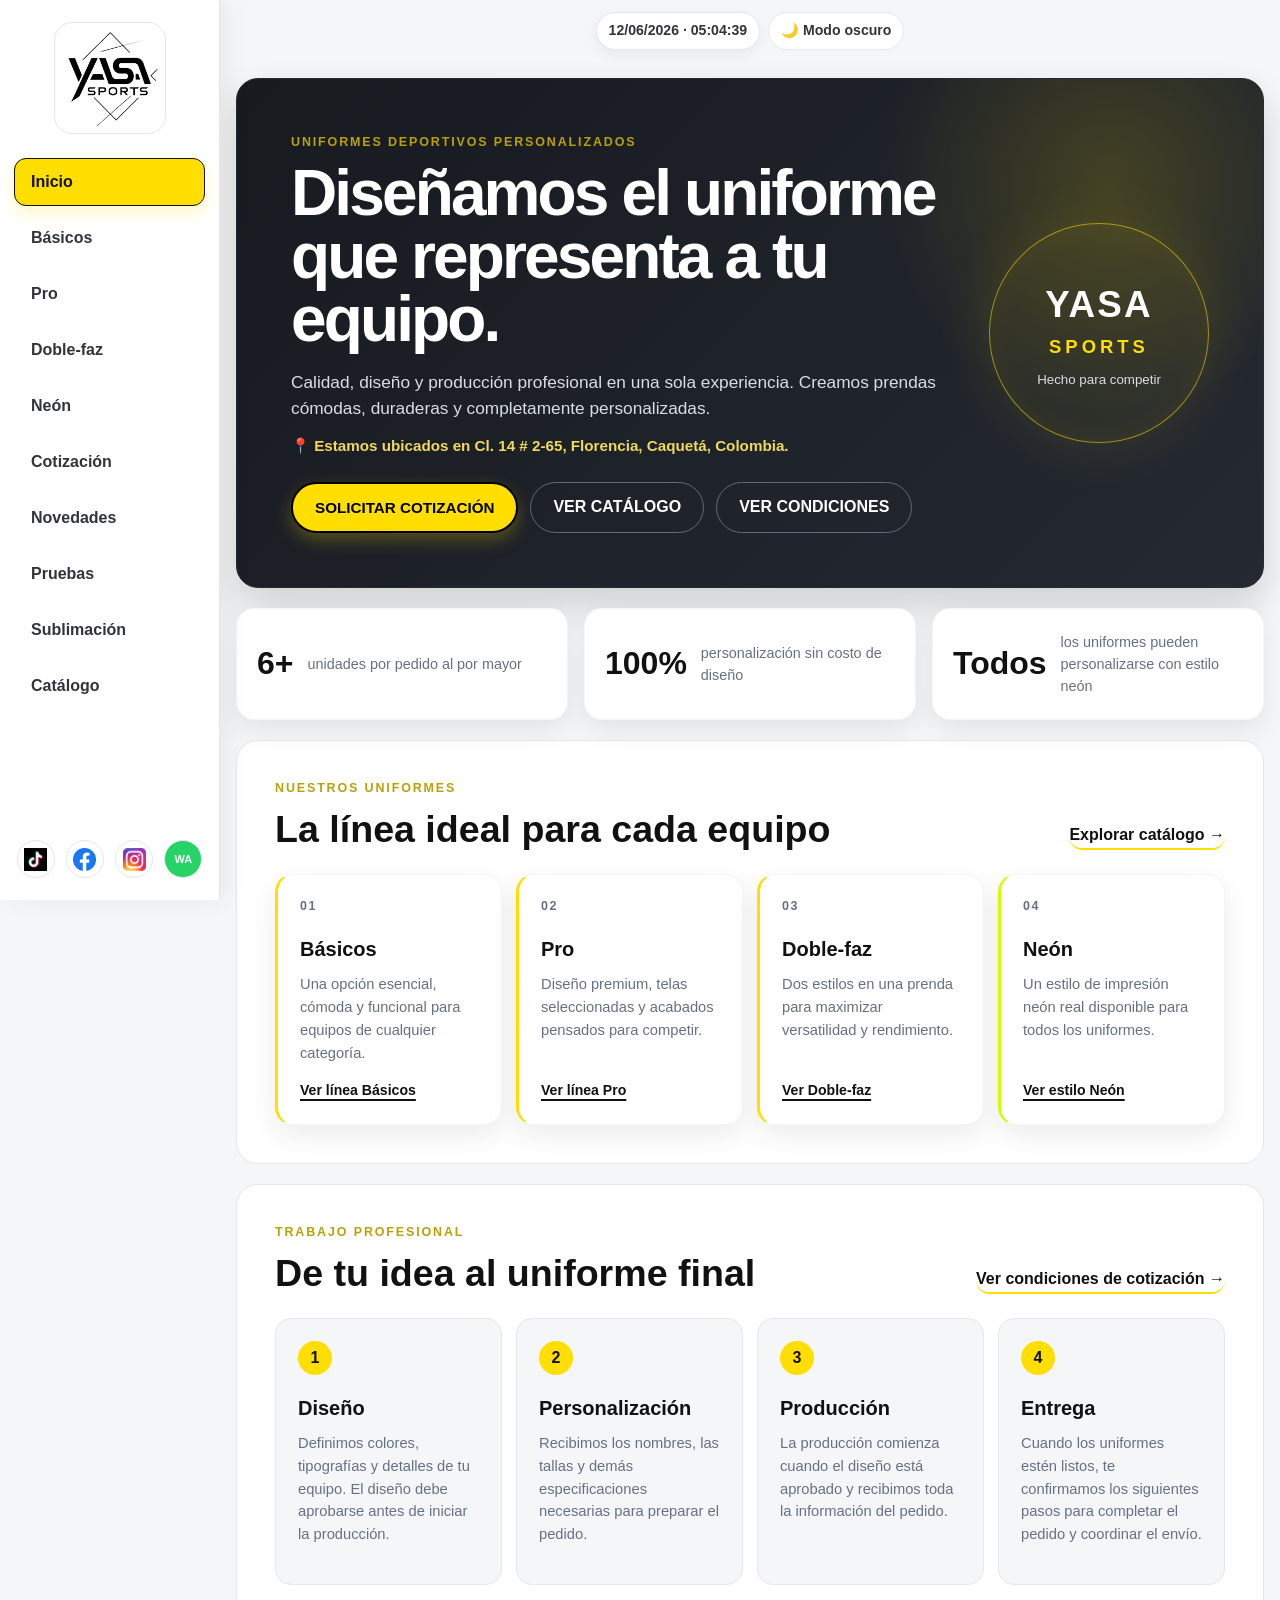
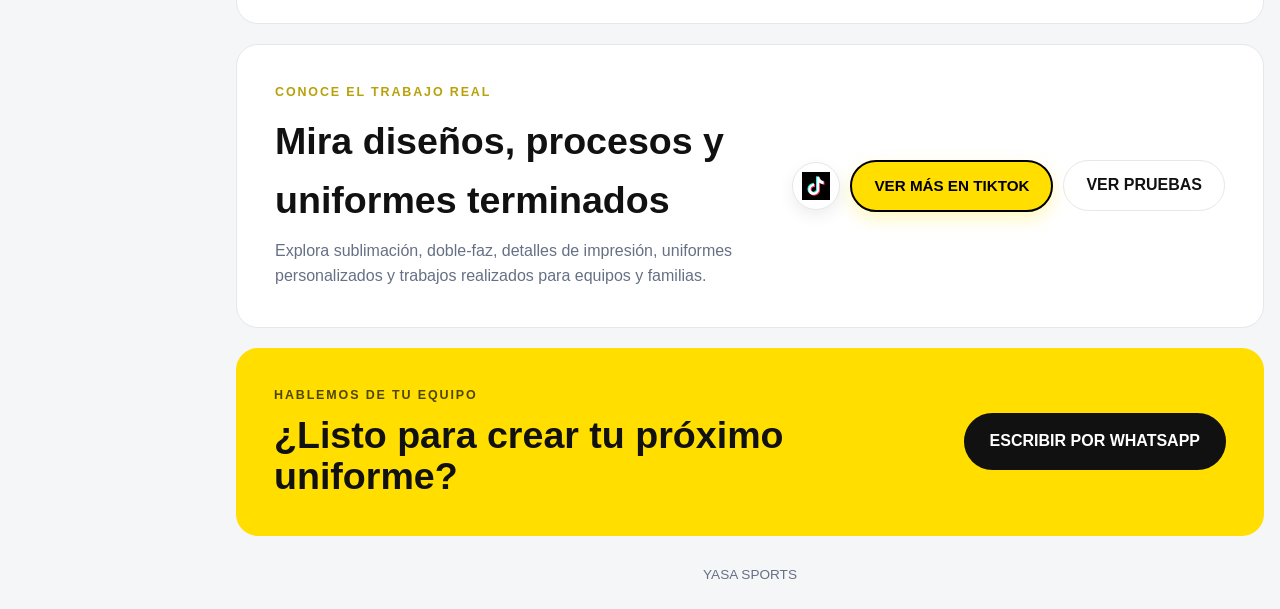
==== index.html @ 1bd434d0 "Import YASA Sports project files" ====
<!DOCTYPE html>
<html lang="es">
<head>
    <meta charset="UTF-8">
    <meta name="viewport" content="width=device-width, initial-scale=1.0">
    <title>YASA SPORTS</title>
    <script src="tema.js"></script>
    <link rel="stylesheet" href="estilos.css">
</head>
<body>
<aside class="sidebar">
    <a class="sidebar-brand" href="index.html" aria-label="Ir al inicio de YASA SPORTS">
        <img src="logo-yasa.jpeg" alt="YASA SPORTS">
    </a>
    <nav class="sidebar-nav" aria-label="Menú principal">
        <a class="active" href="index.html" aria-current="page">Inicio</a>
        <a href="basicos.html">Básicos</a>
        <a href="pro.html">Pro</a>
        <a href="doble-faz.html">Doble-faz</a>
        <a href="neon.html">Neón</a>
        <a href="cotizacion.html">Cotización</a>
        <a href="novedades.html">Novedades</a>
        <a href="pruebas.html">Pruebas</a>
        <a href="sublimacion.html">Sublimación</a>
        <a href="catalogo.html">Catálogo</a>
    </nav>
    <div class="sidebar-social" aria-label="Redes sociales">
        <a href="https://www.tiktok.com/@yasa.sports" target="_blank" rel="noopener noreferrer" aria-label="TikTok"><img src="tiktok.jpeg" alt="TikTok"></a>
        <a href="https://web.facebook.com/amfuniformes?locale=es_LA" target="_blank" rel="noopener noreferrer" aria-label="Facebook"><img src="facebook.jpeg" alt="Facebook"></a>
        <a href="https://www.instagram.com/sportsyasa/" target="_blank" rel="noopener noreferrer" aria-label="Instagram"><img src="instagram.jpeg" alt="Instagram"></a>
        <a class="sidebar-whatsapp" href="https://wa.me/573238382435" target="_blank" rel="noopener noreferrer" aria-label="WhatsApp">WA</a>
    </div>
</aside>

<div class="site-content">
<div class="page-tools">
    <div class="local-clock" aria-live="polite">
        <span id="hora-local">Cargando hora...</span>
    </div>
    <button class="theme-toggle" id="theme-toggle" type="button" aria-pressed="false">🌙 Modo oscuro</button>
</div>


<main class="page">

    <section class="home-hero">
        <div class="home-hero-copy">
            <span class="home-eyebrow">UNIFORMES DEPORTIVOS PERSONALIZADOS</span>
            <h1>Diseñamos el uniforme que representa a tu equipo.</h1>
            <p>
                Calidad, diseño y producción profesional en una sola experiencia.
                Creamos prendas cómodas, duraderas y completamente personalizadas.
            </p>
            <p class="location-note">📍 Estamos ubicados en Cl. 14 # 2-65, Florencia, Caquetá, Colombia.</p>
            <div class="home-hero-actions">
                <a class="btn-yellow" href="https://wa.me/573238382435/?text=Hola%20YASA%20Sports%2C%20quiero%20cotizar%20un%20uniforme%20personalizado" target="_blank" rel="noopener noreferrer">
                    SOLICITAR COTIZACIÓN
                </a>
                <a class="btn-ghost" href="catalogo.html">VER CATÁLOGO</a>
                <a class="btn-ghost" href="cotizacion.html">VER CONDICIONES</a>
            </div>
        </div>
        <div class="home-hero-badge" aria-label="YASA SPORTS">
            <span>YASA</span>
            <strong>SPORTS</strong>
            <small>Hecho para competir</small>
        </div>
    </section>

    <section class="home-stats" aria-label="Beneficios principales">
        <article class="card home-stat">
            <strong>6+</strong>
            <span>unidades por pedido al por mayor</span>
        </article>
        <article class="card home-stat">
            <strong>100%</strong>
            <span>personalización sin costo de diseño</span>
        </article>
        <article class="card home-stat">
            <strong>Todos</strong>
            <span>los uniformes pueden personalizarse con estilo neón</span>
        </article>
    </section>

    <section class="home-services" aria-labelledby="lineas-titulo">
        <div class="home-section-heading">
            <div>
                <span class="home-eyebrow">NUESTROS UNIFORMES</span>
                <h2 id="lineas-titulo">La línea ideal para cada equipo</h2>
            </div>
            <a href="catalogo.html" class="text-link">Explorar catálogo →</a>
        </div>

        <div class="home-services-grid">
            <article class="card home-service-card">
                <span class="home-service-number">01</span>
                <h3>Básicos</h3>
                <p>Una opción esencial, cómoda y funcional para equipos de cualquier categoría.</p>
                <a href="basicos.html">Ver línea Básicos</a>
            </article>
            <article class="card home-service-card">
                <span class="home-service-number">02</span>
                <h3>Pro</h3>
                <p>Diseño premium, telas seleccionadas y acabados pensados para competir.</p>
                <a href="pro.html">Ver línea Pro</a>
            </article>
            <article class="card home-service-card">
                <span class="home-service-number">03</span>
                <h3>Doble-faz</h3>
                <p>Dos estilos en una prenda para maximizar versatilidad y rendimiento.</p>
                <a href="doble-faz.html">Ver Doble-faz</a>
            </article>
            <article class="card home-service-card home-service-neon">
                <span class="home-service-number">04</span>
                <h3>Neón</h3>
                <p>Un estilo de impresión neón real disponible para todos los uniformes.</p>
                <a href="neon.html">Ver estilo Neón</a>
            </article>
        </div>
    </section>

    <section class="home-process">
        <div class="home-section-heading">
            <div>
                <span class="home-eyebrow">TRABAJO PROFESIONAL</span>
                <h2>De tu idea al uniforme final</h2>
            </div>
            <a href="cotizacion.html" class="text-link">Ver condiciones de cotización →</a>
        </div>
        <div class="home-process-grid">
            <article><span>1</span><h3>Diseño</h3><p>Definimos colores, tipografías y detalles de tu equipo. El diseño debe aprobarse antes de iniciar la producción.</p></article>
            <article><span>2</span><h3>Personalización</h3><p>Recibimos los nombres, las tallas y demás especificaciones necesarias para preparar el pedido.</p></article>
            <article><span>3</span><h3>Producción</h3><p>La producción comienza cuando el diseño está aprobado y recibimos toda la información del pedido.</p></article>
            <article><span>4</span><h3>Entrega</h3><p>Cuando los uniformes estén listos, te confirmamos los siguientes pasos para completar el pedido y coordinar el envío.</p></article>
        </div>
    </section>

    <section class="home-social">
        <div class="home-social-copy">
            <span class="home-eyebrow">CONOCE EL TRABAJO REAL</span>
            <h2>Mira diseños, procesos y uniformes terminados</h2>
            <p>
                Explora sublimación, doble-faz, detalles de impresión,
                uniformes personalizados y trabajos realizados para equipos y familias.
            </p>
        </div>
        <div class="home-social-actions">
            <a class="social-link social-link-tiktok" href="https://www.tiktok.com/@yasa.sports" target="_blank" rel="noopener noreferrer" aria-label="Ver YASA SPORTS en TikTok">
                <img src="tiktok.jpeg" alt="TikTok">
            </a>
            <a class="btn-yellow" href="https://www.tiktok.com/@yasa.sports" target="_blank" rel="noopener noreferrer">
                VER MÁS EN TIKTOK
            </a>
            <a class="btn-ghost btn-ghost-dark" href="pruebas.html">VER PRUEBAS</a>
        </div>
    </section>

    <section class="home-contact">
        <div>
            <span class="home-eyebrow">HABLEMOS DE TU EQUIPO</span>
            <h2>¿Listo para crear tu próximo uniforme?</h2>
        </div>
        <a class="btn-whatsapp" href="https://wa.me/573238382435/?text=Hola%20YASA%20Sports.%20Quiero%20más%20información%21" target="_blank" rel="noopener noreferrer">
            ESCRIBIR POR WHATSAPP
        </a>
    </section>

    <footer class="site-footer">YASA SPORTS</footer>
</main>



<script>
function actualizarHoraLocal() {
    const reloj = document.getElementById("hora-local");
    if (!reloj) return;

    const ahora = new Date();

    const hora = ahora.toLocaleTimeString([], {
        hour: "2-digit",
        minute: "2-digit",
        second: "2-digit",
        hour12: false
    });

    const fecha = ahora.toLocaleDateString([], {
        day: "2-digit",
        month: "2-digit",
        year: "numeric"
    });

    reloj.textContent = `${fecha} · ${hora}`;
}

actualizarHoraLocal();
setInterval(actualizarHoraLocal, 1000);
</script>
 </div>
</body>
</html>
---- estilos.css ----
/* ESTILOS GENERALES YASA SPORTS - RESPONSIVE */
:root{
    --amarillo:#FFDE00;
    --negro:#111111;
    --texto:#30343b;
    --suave:#667085;
    --fondo:#f5f6f8;
    --blanco:#ffffff;
    --borde:#e5e7eb;
    --sombra:0 10px 28px rgba(17,17,17,.08);
    --media-bg:#fafafa;
    --max:1180px;
}

:root[data-theme="dark"]{
    --negro:#f8fafc;
    --texto:#e5e7eb;
    --suave:#aab4c3;
    --fondo:#101318;
    --blanco:#1b2028;
    --borde:#343b46;
    --sombra:0 10px 28px rgba(0,0,0,.35);
    --media-bg:#11151b;
}

*{box-sizing:border-box}
html{scroll-behavior:smooth}

body{
    margin:0;
    font-family:Arial,Helvetica,sans-serif;
    background:var(--fondo);
    color:var(--texto);
    line-height:1.55;
}

a{color:inherit}
img,video{display:block;max-width:100%}

.page{
    width:min(calc(100% - 32px),var(--max));
    margin:0 auto;
}

.card{
    background:var(--blanco);
    border-radius:18px;
    box-shadow:var(--sombra);
    border:1px solid rgba(17,17,17,.04);
}

.page-tools{
    display:flex;
    align-items:center;
    justify-content:center;
    flex-wrap:wrap;
    gap:8px;
    width:min(calc(100% - 32px),var(--max));
    margin:12px auto;
}

.page-tools .local-clock{
    margin:0;
}

.theme-toggle{
    display:inline-flex;
    align-items:center;
    justify-content:center;
    min-height:38px;
    padding:7px 12px;
    border:1px solid var(--borde);
    border-radius:999px;
    background:var(--blanco);
    color:var(--texto);
    font:inherit;
    font-size:.88rem;
    font-weight:700;
    cursor:pointer;
    transition:.2s ease;
}

.theme-toggle:hover{
    transform:translateY(-1px);
    box-shadow:0 5px 14px rgba(17,17,17,.1);
}

.theme-toggle:focus-visible{
    outline:3px solid var(--amarillo);
    outline-offset:2px;
}

/* ENCABEZADO */
.site-header{
    padding:28px 0 16px;
    text-align:center;
}

.logo-principal{
    width:190px;
    height:190px;
    max-width:70vw;
    margin:0 auto 18px;
    object-fit:contain;
    border-radius:18px;
    background:#fff;
}

.social-row{
    display:flex;
    align-items:center;
    justify-content:center;
    flex-wrap:wrap;
    gap:12px;
}

.social-link{
    width:58px;
    height:58px;
    display:inline-flex;
    align-items:center;
    justify-content:center;
    border-radius:50%;
    background:#fff;
    border:1px solid var(--borde);
    box-shadow:0 6px 16px rgba(17,17,17,.07);
    transition:.2s ease;
}

.social-link:hover{
    transform:translateY(-2px);
    box-shadow:0 10px 20px rgba(17,17,17,.11);
}

.social-link img{
    width:34px;
    height:34px;
    object-fit:contain;
}

.btn-yellow,
.btn-whatsapp,
.btn-back,
.btn-download{
    display:inline-flex;
    align-items:center;
    justify-content:center;
    text-align:center;
    text-decoration:none;
    font-weight:800;
    transition:.2s ease;
}

.btn-yellow,
.btn-whatsapp{
    background:var(--amarillo);
    color:#000;
    border:2px solid #000;
    border-radius:999px;
    box-shadow:0 7px 17px rgba(255,222,0,.25);
}

.btn-yellow{
    padding:12px 22px;
    font-size:.95rem;
}

.btn-whatsapp{
    padding:14px 24px;
    font-size:1rem;
}

.btn-yellow:hover,
.btn-whatsapp:hover{
    transform:translateY(-2px);
    box-shadow:0 11px 22px rgba(255,222,0,.3);
}

/* Botón pequeño de regreso: NO se convierte en botón de ancho completo */
.btn-back{
    width:max-content;
    margin:0 0 22px;
    padding:9px 15px;
    border-radius:999px;
    background:#eceef1;
    border:1px solid #dde1e6;
    color:#222;
    font-size:.92rem;
}

.btn-back:hover{
    background:#e3e6ea;
    transform:translateY(-1px);
}

.hero-text{
    max-width:820px;
    margin:12px auto 28px;
    text-align:center;
    color:var(--suave);
    font-size:1.05rem;
}

.hero-title{
    max-width:820px;
    margin:12px auto 8px;
    text-align:center;
    color:var(--negro);
    font-size:clamp(1.5rem,3vw,2.2rem);
    line-height:1.2;
}

/* INICIO */
.simple-section{
    padding:26px;
    margin-bottom:24px;
}

.simple-section h2{
    margin:0 0 10px;
    font-size:1.35rem;
    color:var(--negro);
}

.simple-section p{
    margin:0;
    color:var(--texto);
}

.products-grid{
    display:grid;
    grid-template-columns:repeat(4,minmax(0,1fr));
    gap:22px;
    margin-bottom:26px;
}

.product-card{
    padding:22px;
    min-width:0;
}

.product-card h2{
    margin:0 0 10px;
    font-size:1.25rem;
    color:var(--negro);
}

.product-card p{
    margin:0;
    color:var(--texto);
    font-size:.96rem;
}

.product-visual{
    position:relative;
    display:flex;
    min-height:184px;
    flex-direction:column;
    justify-content:space-between;
    gap:10px;
    margin-top:16px;
    padding:14px;
    overflow:hidden;
    border:1px solid var(--borde);
    border-radius:17px;
    text-decoration:none;
    transition:transform .2s ease,box-shadow .2s ease;
}

.product-visual-pro{
    border-color:#8c774c;
    background:
        radial-gradient(circle at 85% 12%,rgba(220,190,115,.22),transparent 34%),
        linear-gradient(145deg,#191a1d,#292a2b 62%,#34302a);
    color:#f5e8c7;
}

.product-visual-basic{
    border-color:#c9ddd9;
    background:
        linear-gradient(135deg,rgba(255,255,255,.82),rgba(237,246,244,.92)),
        repeating-linear-gradient(135deg,transparent 0 14px,rgba(68,125,116,.06) 14px 15px);
    color:#244b46;
}

.product-visual-double{
    border-color:#ccd2e3;
    background:linear-gradient(112deg,#eef2f8 0 49.5%,#e8eaf3 50.5% 100%);
    color:#333c5a;
}

.product-visual-motif{
    position:relative;
    display:flex;
    flex:1;
    align-items:center;
    justify-content:center;
}

.product-motif-pro{
    color:#f5e8c7;
    font-size:clamp(2.4rem,4vw,3.8rem);
    font-weight:900;
    letter-spacing:.2em;
    text-shadow:0 0 12px rgba(220,190,115,.55),2px 3px 0 rgba(0,0,0,.4);
}

.product-motif-basic{
    color:#244b46;
    font-size:clamp(1.65rem,2.4vw,2.3rem);
    font-weight:900;
    letter-spacing:.16em;
}

.product-motif-double{
    gap:8px;
}

.product-motif-double span{
    display:inline-flex;
    width:42%;
    min-height:66px;
    align-items:center;
    justify-content:center;
    padding:8px;
    border:1px solid rgba(51,60,90,.22);
    border-radius:12px;
    background:rgba(255,255,255,.78);
    color:#333c5a;
    font-size:.8rem;
    font-weight:900;
    letter-spacing:.08em;
}

.product-motif-double span:first-child{
    transform:rotate(-5deg);
}

.product-motif-double span:last-child{
    transform:rotate(5deg);
}

.product-visual-label{
    position:relative;
    display:inline-flex;
    align-items:center;
    min-height:25px;
    padding:4px 9px;
    border-radius:999px;
    background:rgba(255,255,255,.82);
    color:#252525;
    font-size:.66rem;
    font-weight:900;
    letter-spacing:.09em;
}

.product-visual-pro .product-visual-label{
    background:#d8bd7d;
    color:#211c10;
}

.product-visual-basic .product-visual-label{
    background:#d2e6df;
    color:#244b46;
}

.product-visual-double .product-visual-label{
    background:#dce1ef;
    color:#333c5a;
}

.product-visual-caption{
    display:block;
    padding:10px 3px 2px;
    font-size:.75rem;
    font-weight:800;
    letter-spacing:.04em;
    text-align:center;
    text-transform:uppercase;
}

.product-visual:hover{
    transform:translateY(-3px);
    box-shadow:0 10px 22px rgba(17,17,17,.14);
}

.product-visual:focus-visible{
    outline:3px solid var(--amarillo);
    outline-offset:3px;
}

.action-row,
.bottom-actions{
    display:flex;
    justify-content:center;
    align-items:center;
    flex-wrap:wrap;
    gap:12px;
}

.action-row{margin-bottom:18px}
.bottom-actions{margin-bottom:24px}

/* PÁGINAS DE PRODUCTO */
.back-wrap{padding-top:24px}

.product-layout{
    display:grid;
    grid-template-columns:minmax(0,1.05fr) minmax(0,.95fr);
    gap:34px;
    align-items:center;
    padding:28px;
    margin-bottom:24px;
}

.media-panel{min-width:0}

.product-photo{
    width:100%;
    max-width:560px;
    max-height:620px;
    height:auto;
    margin:0 auto;
    object-fit:contain;
    border-radius:16px;
    background:var(--media-bg);
    border:1px solid var(--borde);
}

.product-video{
    width:100%;
    max-width:720px;
    max-height:620px;
    height:auto;
    margin:0 auto;
    object-fit:contain;
    border-radius:16px;
    background:#000;
}

.product-info{min-width:0}

.product-info h1{
    margin:0 0 14px;
    font-size:clamp(1.65rem,2.7vw,2.35rem);
    line-height:1.15;
    color:var(--negro);
}

.price{
    font-size:clamp(1.45rem,2.8vw,2rem);
    font-weight:900;
    color:var(--negro);
    margin-bottom:4px;
}

.price small{font-size:.95rem}

.note{
    font-size:.9rem;
    color:var(--suave);
    margin-bottom:18px;
}

.feature-list{
    list-style:none;
    padding:0;
    margin:0 0 18px;
}

.feature-list li{
    padding:10px 0;
    border-bottom:1px solid #eef0f3;
}

.feature-list li:last-child{border-bottom:0}

.feature-list a{
    color:var(--negro);
    font-weight:800;
    text-decoration-thickness:2px;
    text-underline-offset:3px;
}

.feature-list a:hover,
.feature-list a:focus-visible{
    color:#786800;
}

.product-actions{margin-top:8px}

/* SUBLIMACIÓN */
.description{
    margin:0 0 18px;
    color:var(--texto);
}

.media-fit{
    width:100%;
    max-width:720px;
    height:auto;
    margin:0 auto;
    border-radius:16px;
    background:#000;
}

/* PRUEBAS */
.tests-layout{
    padding:28px;
    margin-bottom:24px;
}

.tests-row{
    display:grid;
    grid-template-columns:minmax(0,1fr) minmax(0,1fr);
    gap:32px;
    align-items:start;
}

.tests-video{
    width:100%;
    max-height:560px;
    height:auto;
    object-fit:contain;
    border-radius:16px;
    background:#000;
}

.tests-info h1{
    margin:0 0 14px;
    font-size:clamp(1.55rem,2.5vw,2.2rem);
    line-height:1.15;
    color:var(--negro);
}

.tests-info p{color:var(--texto)}

.gallery-section{
    padding:28px;
    margin-bottom:24px;
}

.section-title{
    margin:0 0 18px;
    font-size:1.4rem;
    color:var(--negro);
}

.gallery-grid{
    display:grid;
    grid-template-columns:repeat(4,minmax(0,1fr));
    gap:16px;
}

.proof-image{
    display:grid;
    grid-template-columns:minmax(220px,.72fr) minmax(0,1.28fr);
    gap:24px;
    align-items:center;
    margin-bottom:24px;
}

.proof-image>img{
    width:100%;
    max-height:420px;
    object-fit:contain;
    border:1px solid var(--borde);
    border-radius:16px;
    background:var(--media-bg);
}

.proof-image .tests-info{
    min-width:0;
}

.gallery-grid img{
    width:100%;
    aspect-ratio:4/3;
    height:auto;
    object-fit:cover;
    border-radius:14px;
    border:1px solid var(--borde);
    background:var(--media-bg);
}

/* CATÁLOGO */
.catalog-card{
    padding:26px;
    margin-bottom:24px;
    text-align:center;
}

.catalog-card h1{
    margin:0 0 8px;
    font-size:clamp(1.7rem,3vw,2.3rem);
    color:var(--negro);
}

.catalog-card>p{
    margin:0 0 22px;
    color:var(--suave);
}

.catalog-item{margin-bottom:28px}
.catalog-item:last-child{margin-bottom:0}

.catalog-item h2{
    margin:0 0 10px;
    font-size:1.15rem;
    color:var(--negro);
}

.catalog-frame{
    width:100%;
    height:min(72vh,760px);
    min-height:520px;
    border:0;
    border-radius:14px;
    background:#eee;
}

.catalog-open{display:none}

.btn-download{
    margin-top:12px;
    padding:10px 18px;
    border-radius:999px;
    background:#eef0f2;
    border:1px solid #dfe3e8;
    color:#111;
    font-size:.92rem;
}

.btn-download:hover{
    background:#e5e8eb;
    transform:translateY(-1px);
}

.site-footer{
    text-align:center;
    color:var(--suave);
    font-size:.85rem;
    padding:4px 0 24px;
}

/* RESPONSIVE */
@media (max-width:980px){
    .products-grid{
        grid-template-columns:repeat(2,minmax(0,1fr));
    }

    .product-layout{
        grid-template-columns:1fr;
    }

    .tests-row{
        grid-template-columns:1fr;
    }

    .gallery-grid{
        grid-template-columns:repeat(2,minmax(0,1fr));
    }
}

@media (max-width:700px){
    .page{
        width:min(calc(100% - 20px),var(--max));
    }

    .site-header{padding-top:18px}

    .logo-principal{
        width:155px;
        height:155px;
    }

    .social-link{
        width:52px;
        height:52px;
    }

    .social-link img{
        width:30px;
        height:30px;
    }

    .hero-text{
        font-size:.96rem;
        margin:10px auto 22px;
    }

    .simple-section,
    .product-card,
    .product-layout,
    .tests-layout,
    .gallery-section,
    .catalog-card{
        padding:18px;
    }

    .products-grid{
        grid-template-columns:1fr;
        gap:16px;
    }

    .page-tools{
        width:calc(100% - 20px);
    }

    .action-row,
    .bottom-actions{
        flex-direction:column;
    }

    .btn-yellow{
        width:100%;
        max-width:420px;
    }

    .product-layout{gap:22px}

    .product-photo,
    .product-video,
    .tests-video{
        max-height:none;
    }

    .product-info h1,
    .tests-info h1{
        text-align:center;
    }

    .price{text-align:center}

    .btn-whatsapp{width:100%}

    .gallery-grid{
        grid-template-columns:1fr;
    }

    .proof-image{
        grid-template-columns:1fr;
        gap:14px;
    }

    .catalog-frame{
        display:none;
    }

    .catalog-open,
    .btn-download{
        display:inline-flex;
        width:100%;
        max-width:420px;
        margin:8px auto 0;
    }

    /* Sigue siendo pequeño; NO ocupa todo el ancho */
    .btn-back{
        width:max-content;
        max-width:100%;
    }
}

@media (max-width:420px){
    .page{
        width:calc(100% - 16px);
    }

    .social-row{gap:8px}

    .social-link{
        width:48px;
        height:48px;
    }

    .social-link img{
        width:27px;
        height:27px;
    }

    .btn-back{
        font-size:.88rem;
        padding:8px 13px;
    }
}


/* RELOJ: hora local del dispositivo del usuario */
.local-clock{
    display:flex;
    justify-content:center;
    align-items:center;
    margin:0 auto 12px;
    color:var(--texto);
    font-size:.88rem;
    font-weight:700;
}

.local-clock span{
    display:inline-flex;
    align-items:center;
    justify-content:center;
    padding:7px 12px;
    border-radius:999px;
    background:var(--blanco);
    border:1px solid var(--borde);
    box-shadow:0 5px 14px rgba(17,17,17,.06);
}

:root[data-theme="dark"] .card{
    border-color:#2b313c;
}

:root[data-theme="dark"] .btn-back{
    background:#282f39;
    border-color:#404855;
    color:#f1f5f9;
}

:root[data-theme="dark"] .btn-back:hover{
    background:#343d49;
}

:root[data-theme="dark"] .feature-list a:hover,
:root[data-theme="dark"] .feature-list a:focus-visible{
    color:#ffe34d;
}

:root[data-theme="dark"] .feature-list li{
    border-color:#303844;
}

:root[data-theme="dark"] .gallery-grid img{
    background:var(--media-bg);
}

:root[data-theme="dark"] .btn-download{
    background:#282f39;
    border-color:#404855;
    color:#f1f5f9;
}

:root[data-theme="dark"] .btn-download:hover{
    background:#343d49;
}

:root[data-theme="dark"] .catalog-frame{
    background:#11151b;
}

.neon-promo{
    position:relative;
    isolation:isolate;
    display:flex;
    min-height:174px;
    flex-direction:column;
    justify-content:space-between;
    gap:12px;
    margin-top:16px;
    padding:18px;
    overflow:hidden;
    border:1px solid rgba(208,255,0,.48);
    border-radius:14px;
    background:
        radial-gradient(circle at 84% 18%,rgba(208,255,0,.16),transparent 35%),
        linear-gradient(135deg,#10130b,#171b15 58%,#20251c);
    color:#f8fafc;
    text-decoration:none;
    box-shadow:0 8px 24px rgba(17,17,17,.22),inset 0 0 22px rgba(208,255,0,.05);
    transition:transform .2s ease,box-shadow .2s ease;
}

.neon-promo::before{
    position:absolute;
    z-index:-1;
    top:-34px;
    right:-26px;
    width:140px;
    height:140px;
    border:1px solid rgba(208,255,0,.5);
    border-radius:50%;
    box-shadow:0 0 24px rgba(208,255,0,.2),inset 0 0 24px rgba(208,255,0,.12);
    content:"";
}

.neon-promo:hover,
.neon-promo:focus-visible{
    transform:translateY(-3px);
    box-shadow:0 12px 28px rgba(17,17,17,.28),0 0 20px rgba(208,255,0,.18);
}

.neon-promo:focus-visible{
    outline:3px solid var(--amarillo);
    outline-offset:3px;
}

:root[data-theme="dark"] .product-visual-basic{
    border-color:#425755;
    background:linear-gradient(135deg,#1d2b2b,#202830);
    color:#d5ede6;
}

:root[data-theme="dark"] .product-motif-basic{
    color:#d5ede6;
}

:root[data-theme="dark"] .product-visual-basic .product-visual-label{
    background:#28413b;
    color:#d8f4ec;
}

:root[data-theme="dark"] .product-visual-double{
    border-color:#535875;
    background:linear-gradient(112deg,#202a3a 0 49.5%,#30283d 50.5% 100%);
    color:#e0e5f6;
}

:root[data-theme="dark"] .product-visual-double .product-visual-label{
    background:#2c3248;
    color:#e0e5f6;
}

:root[data-theme="dark"] .product-motif-double span{
    border-color:#59617d;
    background:rgba(20,24,32,.8);
    color:#e0e5f6;
}

.neon-promo-label{
    width:max-content;
    padding:4px 9px;
    border:1px solid rgba(208,255,0,.5);
    border-radius:999px;
    color:#d0ff00;
    font-size:.72rem;
    font-weight:900;
    letter-spacing:.12em;
}

.neon-promo-title{
    color:#f5ffd0;
    font-size:clamp(1.8rem,2.5vw,2.4rem);
    font-weight:900;
    line-height:1;
    letter-spacing:.08em;
    text-shadow:0 0 8px rgba(208,255,0,.65),0 0 22px rgba(208,255,0,.3);
}

.neon-promo-title strong{
    color:#d0ff00;
}

.neon-promo-cta{
    display:flex;
    align-items:center;
    justify-content:space-between;
    color:#fff;
    font-size:.78rem;
    font-weight:800;
    letter-spacing:.06em;
}

.neon-color-options{
    display:grid;
    grid-template-columns:repeat(2,minmax(0,1fr));
    gap:14px;
    margin:18px 0 22px;
}

.neon-color-option{
    padding:18px 12px;
    border-radius:14px;
    border:1px solid var(--borde);
    background:var(--fondo);
    color:var(--negro);
    font-weight:900;
    text-align:center;
}

.neon-color-option strong{
    display:block;
    font-size:1.15rem;
}

.neon-color-option span{
    display:block;
    margin-top:4px;
    font-size:.82rem;
    font-weight:600;
}

:root[data-theme="dark"] .simple-section p,
:root[data-theme="dark"] .product-card p,
:root[data-theme="dark"] .description{
    color:#c3cad4;
}

/* MENÚ LATERAL */
.sidebar{
    position:fixed;
    z-index:100;
    inset:0 auto 0 0;
    width:220px;
    display:flex;
    flex-direction:column;
    align-items:center;
    padding:22px 14px;
    background:var(--blanco);
    border-right:1px solid var(--borde);
    box-shadow:8px 0 24px rgba(17,17,17,.06);
}

.sidebar-brand{
    display:flex;
    width:112px;
    height:112px;
    align-items:center;
    justify-content:center;
    margin-bottom:24px;
    border-radius:18px;
    background:#fff;
    border:1px solid var(--borde);
}

.sidebar-brand img{
    width:96px;
    height:96px;
    object-fit:contain;
}

.sidebar-nav{
    width:100%;
    display:flex;
    flex-direction:column;
    gap:8px;
}

.sidebar-nav a{
    display:flex;
    min-height:48px;
    align-items:center;
    justify-content:flex-start;
    padding:10px 16px;
    border:1px solid transparent;
    border-radius:12px;
    color:var(--texto);
    font-weight:800;
    text-decoration:none;
    transition:.2s ease;
}

.sidebar-nav a:hover,
.sidebar-nav a:focus-visible{
    background:var(--fondo);
    border-color:var(--borde);
    transform:translateX(3px);
}

.sidebar-nav a.active{
    background:var(--amarillo);
    border-color:#111;
    color:#111;
    box-shadow:0 7px 16px rgba(255,222,0,.22);
}

.sidebar-nav a:focus-visible{
    outline:3px solid var(--amarillo);
    outline-offset:2px;
}

.sidebar-social{
    width:100%;
    display:grid;
    grid-template-columns:repeat(4,minmax(0,1fr));
    gap:6px;
    margin-top:auto;
    padding-top:14px;
}

.sidebar-social a{
    display:flex;
    width:38px;
    height:38px;
    align-items:center;
    justify-content:center;
    justify-self:center;
    border:1px solid var(--borde);
    border-radius:50%;
    background:var(--blanco);
    text-decoration:none;
    transition:.2s ease;
}

.sidebar-social a:hover{
    transform:translateY(-2px);
    border-color:var(--amarillo);
}

.sidebar-social img{
    width:23px;
    height:23px;
    object-fit:contain;
}

.sidebar-whatsapp{
    background:#25D366!important;
    color:#fff;
    font-size:.68rem;
    font-weight:900;
}

.site-content{
    min-height:100vh;
    margin-left:220px;
}

@media (max-width:980px){
    .sidebar{
        position:sticky;
        top:0;
        width:100%;
        height:auto;
        flex-direction:row;
        align-items:center;
        gap:12px;
        padding:8px 12px;
        border-right:0;
        border-bottom:1px solid var(--borde);
    }

    .sidebar-brand{
        width:58px;
        height:58px;
        flex:0 0 58px;
        margin:0;
        border-radius:12px;
    }

    .sidebar-brand img{
        width:50px;
        height:50px;
    }

    .sidebar-nav{
        min-width:0;
        flex:1;
        flex-direction:row;
        justify-content:flex-end;
        gap:6px;
        overflow-x:auto;
        overscroll-behavior-inline:contain;
        scrollbar-width:none;
    }

    .sidebar-nav::-webkit-scrollbar{display:none}

    .sidebar-nav a{
        min-height:42px;
        flex:0 0 auto;
        justify-content:center;
        padding:8px 12px;
        white-space:nowrap;
    }

    .sidebar-nav a:hover,
    .sidebar-nav a:focus-visible{
        transform:none;
    }

    .site-content{
        margin-left:0;
    }
}

@media (max-width:700px){
    .sidebar{
        position:fixed;
        inset:auto 0 0;
        z-index:1000;
        display:block;
        width:100%;
        height:auto;
        min-height:162px;
        padding:7px 6px calc(7px + env(safe-area-inset-bottom));
        border-right:0;
        border-top:1px solid var(--borde);
        border-bottom:0;
        box-shadow:0 -8px 24px rgba(17,17,17,.12);
    }

    .sidebar-brand{
        display:none;
    }

    .sidebar-social{
        display:none;
    }

    .sidebar-nav{
        display:grid;
        width:100%;
        grid-template-columns:repeat(4,minmax(0,1fr));
        gap:5px;
        overflow:visible;
    }

    .sidebar-nav a{
        min-height:46px;
        height:46px;
        justify-content:center;
        padding:5px 3px;
        border-radius:9px;
        font-size:.72rem;
        line-height:1.05;
        text-align:center;
        white-space:normal;
    }

    .sidebar-nav a.active{
        box-shadow:0 4px 10px rgba(255,222,0,.18);
    }

    .site-content{
        min-height:100vh;
        padding-bottom:174px;
    }

    .page-tools{
        justify-content:space-between;
        margin:8px auto;
    }

    .page-tools .local-clock{
        max-width:68%;
    }

    .local-clock span{
        max-width:100%;
        font-size:.76rem;
        white-space:normal;
        line-height:1.2;
    }

    .theme-toggle{
        min-height:36px;
        padding:6px 9px;
        font-size:.78rem;
        white-space:nowrap;
    }

    .product-layout,
    .tests-layout,
    .gallery-section,
    .catalog-card,
    .home-services,
    .home-process,
    .home-contact{
        border-radius:15px;
    }
}

/* INICIO PROFESIONAL */
.home-hero{
    display:grid;
    grid-template-columns:minmax(0,1.55fr) minmax(220px,.45fr);
    gap:30px;
    align-items:center;
    min-height:430px;
    margin:28px 0 20px;
    padding:54px;
    overflow:hidden;
    border:1px solid #262a31;
    border-radius:22px;
    background:
        radial-gradient(circle at 85% 20%,rgba(255,222,0,.16),transparent 24%),
        linear-gradient(135deg,#171a1f,#242932);
    box-shadow:0 18px 36px rgba(17,17,17,.16);
    color:#fff;
}

.home-eyebrow{
    display:block;
    margin-bottom:10px;
    color:#b8a10b;
    font-size:.78rem;
    font-weight:900;
    letter-spacing:.15em;
}

.home-hero-copy h1{
    max-width:720px;
    margin:0 0 18px;
    font-size:clamp(2.2rem,5vw,4.6rem);
    line-height:.98;
    letter-spacing:-.045em;
    animation:home-enter .5s ease-out both;
}

.home-hero-copy p{
    max-width:650px;
    margin:0 0 28px;
    color:#d9dde5;
    font-size:1.08rem;
}

.home-hero-copy .location-note{
    margin:-16px 0 24px;
    color:#f0d95c;
    font-size:.95rem;
    font-weight:700;
}

.home-hero-actions{
    display:flex;
    flex-wrap:wrap;
    gap:12px;
}

.shipping-note{
    margin:12px 0 0;
    color:#d9dde5;
    font-size:.88rem;
}

@keyframes home-enter{
    from{opacity:0;transform:translateY(12px)}
    to{opacity:1;transform:translateY(0)}
}

.btn-ghost,
.text-link{
    display:inline-flex;
    align-items:center;
    justify-content:center;
    border-radius:999px;
    font-weight:900;
    text-decoration:none;
}

.btn-ghost{
    min-height:48px;
    padding:12px 22px;
    border:1px solid #626977;
    color:#fff;
}

.btn-ghost:hover{
    border-color:var(--amarillo);
    color:var(--amarillo);
}

.home-hero-badge{
    display:flex;
    width:220px;
    height:220px;
    flex-direction:column;
    align-items:center;
    justify-content:center;
    justify-self:center;
    border:1px solid rgba(255,222,0,.55);
    border-radius:50%;
    background:rgba(255,222,0,.06);
    box-shadow:0 0 60px rgba(255,222,0,.12),inset 0 0 35px rgba(255,222,0,.05);
    text-align:center;
    animation:home-enter .65s .08s ease-out both;
}

.home-hero-badge span{
    font-size:2.3rem;
    font-weight:900;
    letter-spacing:.06em;
}

.home-hero-badge strong{
    color:var(--amarillo);
    font-size:1.15rem;
    letter-spacing:.22em;
}

.home-hero-badge small{
    margin-top:8px;
    color:#d9dde5;
}

.home-stats{
    display:grid;
    grid-template-columns:repeat(3,minmax(0,1fr));
    gap:16px;
    margin-bottom:20px;
}

.home-stat{
    display:flex;
    align-items:center;
    gap:14px;
    min-height:112px;
    padding:20px;
    transition:transform .2s ease,box-shadow .2s ease;
}

.home-stat strong{
    color:var(--negro);
    font-size:2rem;
    white-space:nowrap;
}

.home-stat span{
    color:var(--suave);
    font-size:.9rem;
}

.home-services,
.home-process{
    margin-bottom:20px;
    padding:38px;
    border:1px solid var(--borde);
    border-radius:22px;
    background:var(--blanco);
}

.news-section{
    margin-top:28px;
}

.news-section h1{
    margin:0;
    color:var(--negro);
    font-size:clamp(1.8rem,4vw,2.7rem);
    line-height:1.1;
}

.news-intro{
    margin:10px 0 0;
    color:var(--suave);
}

.news-grid{
    display:grid;
    grid-template-columns:repeat(2,minmax(0,1fr));
    gap:16px;
}

.news-card{
    display:flex;
    flex-direction:column;
    align-items:flex-start;
    min-height:280px;
    padding:24px;
    border-top:3px solid var(--amarillo);
}

.news-card-neon{
    border-top-color:#cfff00;
}

.news-card-meta{
    display:flex;
    width:100%;
    align-items:center;
    justify-content:space-between;
    flex-wrap:wrap;
    gap:8px;
    color:var(--suave);
    font-size:.78rem;
    font-weight:700;
}

.news-label{
    padding:5px 10px;
    border-radius:999px;
    background:var(--fondo);
    color:var(--negro);
    font-weight:900;
}

.news-card h2{
    margin:20px 0 10px;
    color:var(--negro);
    font-size:1.35rem;
    line-height:1.2;
}

.news-card p{
    margin:0 0 12px;
    color:var(--suave);
}

.news-card .btn-whatsapp{
    margin-top:auto;
    font-size:.82rem;
}

.news-card-link{
    margin-top:auto;
    color:var(--negro);
    font-weight:900;
    text-underline-offset:4px;
}

.home-section-heading{
    display:flex;
    align-items:flex-end;
    justify-content:space-between;
    gap:20px;
    margin-bottom:24px;
}

.home-section-heading h2,
.home-contact h2{
    margin:0;
    color:var(--negro);
    font-size:clamp(1.55rem,3vw,2.35rem);
    line-height:1.1;
}

.text-link{
    flex:0 0 auto;
    color:var(--negro);
    border-bottom:2px solid var(--amarillo);
}

.home-services-grid,
.home-process-grid{
    display:grid;
    grid-template-columns:repeat(4,minmax(0,1fr));
    gap:14px;
}

.home-service-card,
.home-process article{
    min-height:220px;
    padding:22px;
}

.home-service-card{
    position:relative;
    display:flex;
    flex-direction:column;
    border-left:3px solid var(--amarillo);
    transition:transform .2s ease,box-shadow .2s ease;
}

.home-service-neon{
    border-left-color:#cfff00;
}

@media (hover:hover){
    .home-stat:hover,
    .home-service-card:hover{
        transform:translateY(-3px);
        box-shadow:0 12px 26px rgba(17,17,17,.12);
    }
}

.home-service-number{
    color:var(--suave);
    font-size:.78rem;
    font-weight:900;
    letter-spacing:.12em;
}

.home-service-card h3,
.home-process h3{
    margin:18px 0 8px;
    color:var(--negro);
    font-size:1.25rem;
}

.home-service-card p,
.home-process p{
    flex:1;
    margin:0 0 16px;
    color:var(--suave);
    font-size:.92rem;
}

.home-service-card a{
    color:var(--negro);
    font-size:.88rem;
    font-weight:900;
    text-decoration-thickness:2px;
    text-underline-offset:4px;
}

.home-process-grid article{
    position:relative;
    border:1px solid var(--borde);
    border-radius:16px;
    background:var(--fondo);
}

.home-process-grid article>span{
    display:inline-flex;
    width:34px;
    height:34px;
    align-items:center;
    justify-content:center;
    border-radius:50%;
    background:var(--amarillo);
    color:#111;
    font-weight:900;
}

.home-contact{
    display:flex;
    align-items:center;
    justify-content:space-between;
    gap:24px;
    margin-bottom:24px;
    padding:38px;
    border-radius:22px;
    background:var(--amarillo);
    color:#111;
}

.home-contact .home-eyebrow{
    color:#4f4700;
}

.home-contact h2{
    color:#111;
}

.home-contact .btn-whatsapp{
    flex:0 0 auto;
    background:#111;
    border-color:#111;
    color:#fff;
    box-shadow:none;
}

.home-social{
    display:flex;
    align-items:center;
    justify-content:space-between;
    gap:28px;
    margin-bottom:20px;
    padding:38px;
    border:1px solid var(--borde);
    border-radius:22px;
    background:var(--blanco);
}

.home-social-copy{
    max-width:690px;
}

.home-social h2{
    margin:0 0 10px;
    color:var(--negro);
    font-size:clamp(1.55rem,3vw,2.35rem);
}

.home-social p{
    margin:0;
    color:var(--suave);
}

.home-social-actions{
    display:flex;
    flex:0 0 auto;
    align-items:center;
    gap:10px;
}

.social-link-tiktok{
    width:48px;
    height:48px;
}

.social-link-tiktok img{
    width:28px;
    height:28px;
}

.btn-ghost-dark{
    min-height:48px;
    border-color:var(--borde);
    color:var(--negro);
}

.btn-ghost-dark:hover{
    border-color:var(--negro);
    color:var(--negro);
}

.proof-topics{
    padding:28px;
    margin-bottom:24px;
}

.proof-topic-grid{
    display:grid;
    grid-template-columns:repeat(2,minmax(0,1fr));
    gap:14px;
}

.proof-topic-grid .tiktok-embed{
    width:100%!important;
    max-width:100%!important;
    min-width:0!important;
    margin:0!important;
}

.proof-topic-grid article{
    min-height:170px;
    padding:20px;
    border:1px solid var(--borde);
    border-radius:16px;
    background:var(--fondo);
}

.proof-topic-grid article>span{
    color:var(--suave);
    font-size:.76rem;
    font-weight:900;
}

.proof-topic-grid h3{
    margin:14px 0 8px;
    color:var(--negro);
}

.proof-topic-grid p{
    margin:0;
    color:var(--suave);
}

:root[data-theme="dark"] .home-hero{
    border-color:#343b46;
}

:root[data-theme="dark"] .home-eyebrow,
:root[data-theme="dark"] .text-link,
:root[data-theme="dark"] .home-service-card a{
    color:#ffe34d;
}

:root[data-theme="dark"] .home-stat span,
:root[data-theme="dark"] .home-service-card p,
:root[data-theme="dark"] .home-process p,
:root[data-theme="dark"] .news-intro,
:root[data-theme="dark"] .news-card p,
:root[data-theme="dark"] .news-card-meta{
    color:#b8c0cb;
}

:root[data-theme="dark"] .news-card-link{
    color:#ffe34d;
}

@media (max-width:980px){
    .home-hero{
        grid-template-columns:1fr 180px;
        padding:36px;
    }

    .home-hero-badge{
        width:180px;
        height:180px;
    }

    .home-services-grid,
    .home-process-grid,
    .news-grid{
        grid-template-columns:repeat(2,minmax(0,1fr));
    }
}

@media (max-width:700px){
    .home-hero{
        grid-template-columns:1fr;
        min-height:auto;
        padding:28px 22px;
    }

    .home-hero-copy h1{
        font-size:2.35rem;
    }

    .home-hero-badge{
        display:none;
    }

    .home-hero-actions,
    .home-contact,
    .home-section-heading{
        align-items:stretch;
        flex-direction:column;
    }

    .home-hero-actions>a{
        width:100%;
    }

    .home-stats,
    .home-services-grid,
    .home-process-grid,
    .news-grid,
    .proof-topic-grid{
        grid-template-columns:1fr;
    }

    .home-services,
    .home-process,
    .home-contact{
        padding:24px 18px;
    }

    .home-service-card,
    .home-process article{
        min-height:180px;
    }

    .home-contact .btn-whatsapp{
        width:100%;
    }

    .home-social,
    .home-social-actions{
        align-items:stretch;
        flex-direction:column;
    }

    .home-social-actions>a{
        width:100%;
    }

    .home-social-actions .social-link-tiktok{
        display:none;
    }
}

@media (prefers-reduced-motion:reduce){
    html{
        scroll-behavior:auto;
    }

    *,
    *::before,
    *::after{
        animation-duration:.01ms!important;
        animation-iteration-count:1!important;
        scroll-behavior:auto!important;
        transition-duration:.01ms!important;
    }
}
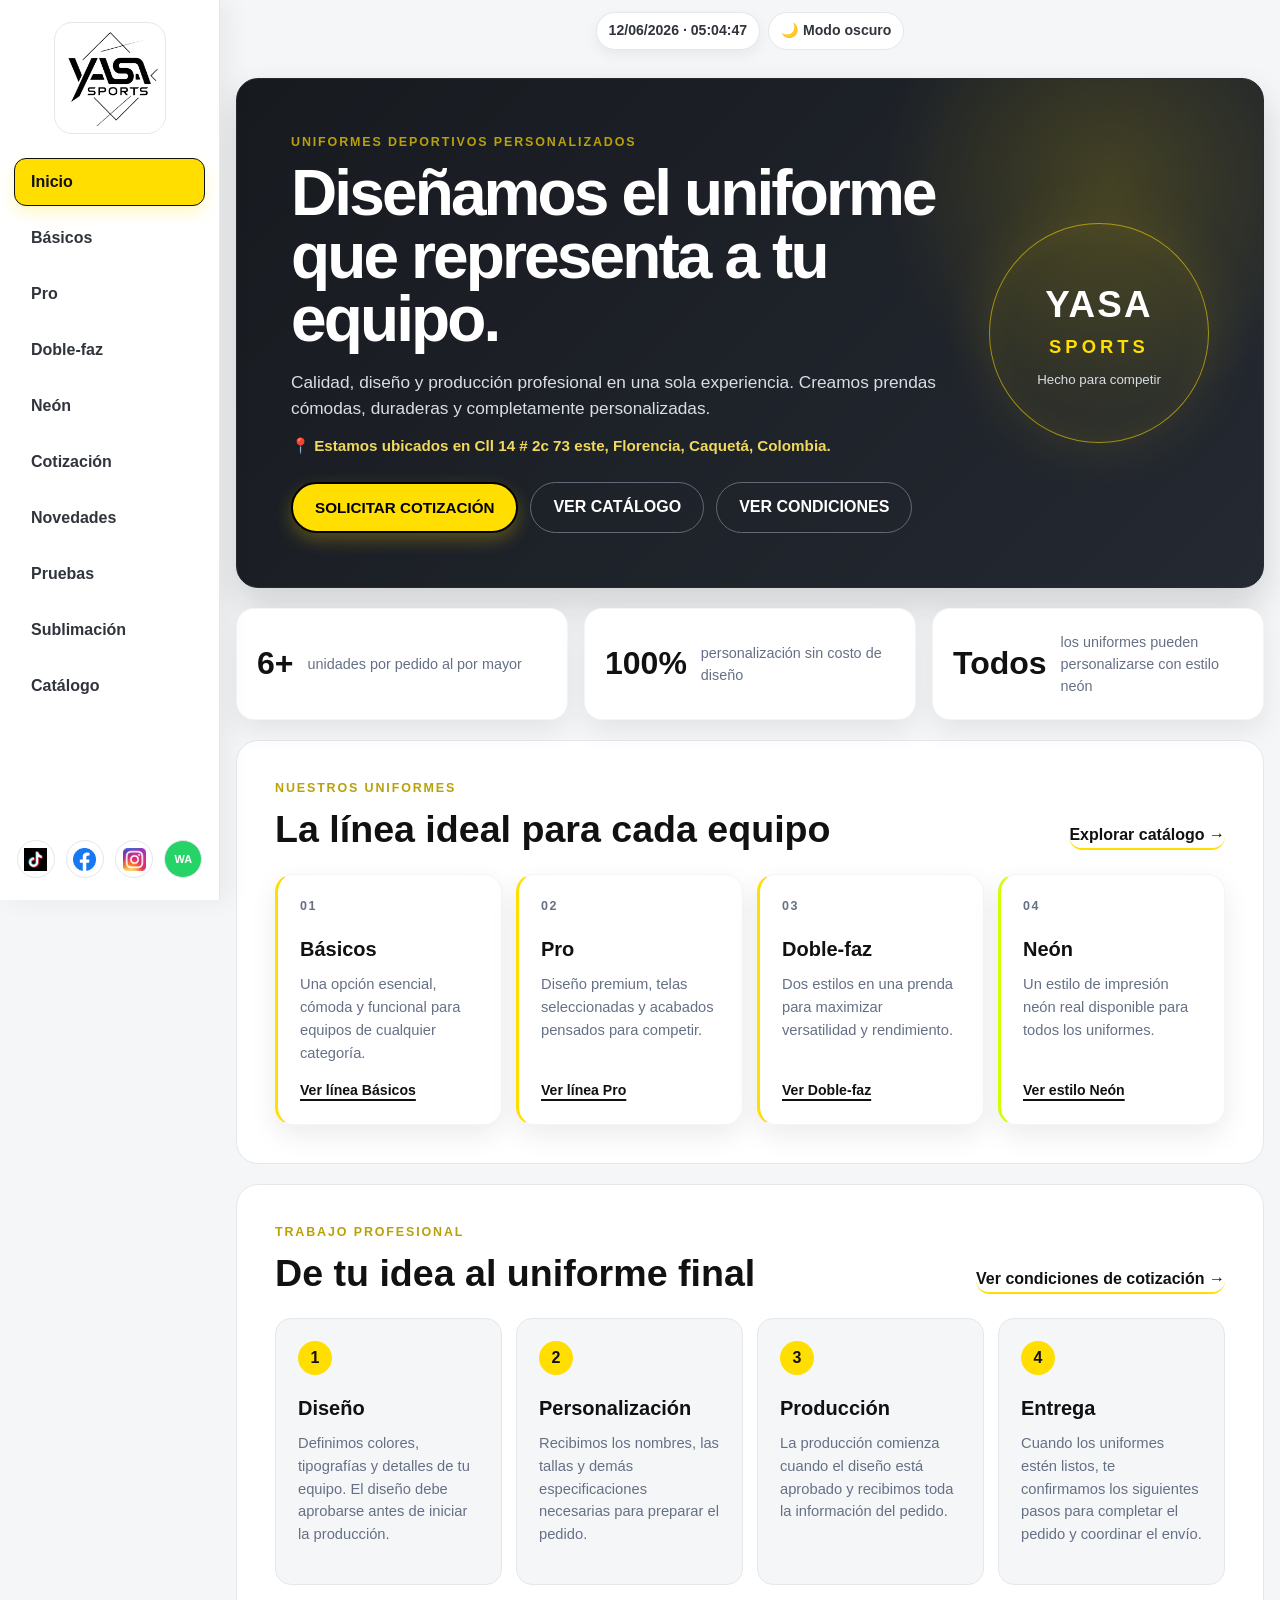
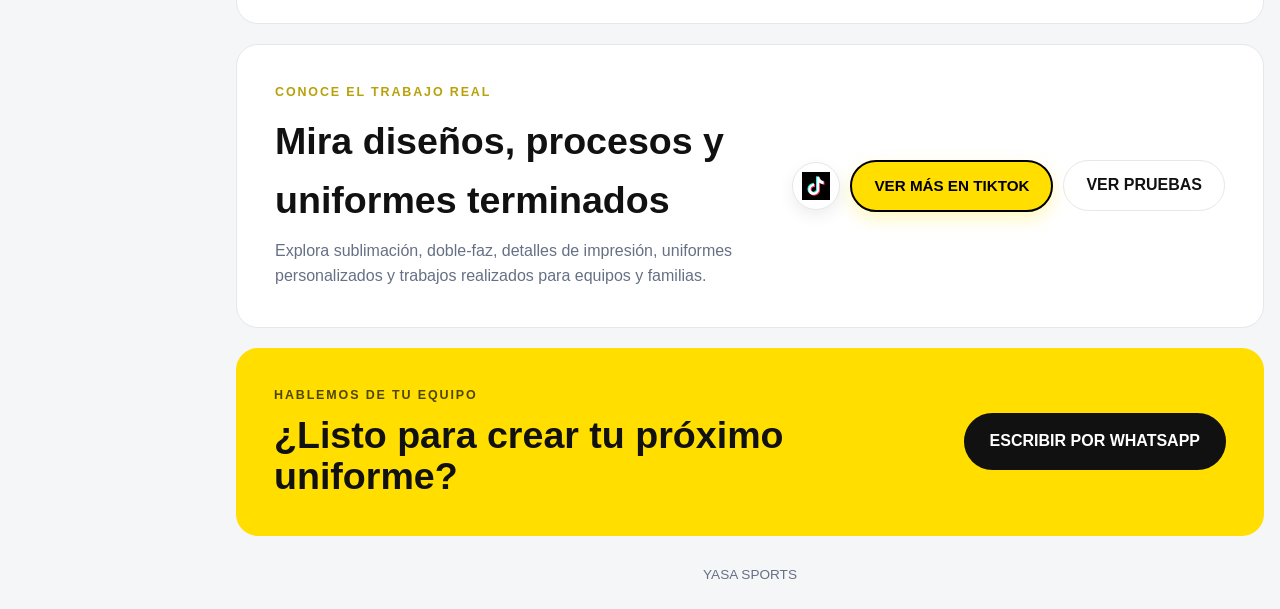
==== commit aeb91e0c: "DIRECCIÓN" ====
--- a/index.html
+++ b/index.html
@@ -51,7 +51,7 @@
                 Calidad, diseño y producción profesional en una sola experiencia.
                 Creamos prendas cómodas, duraderas y completamente personalizadas.
             </p>
-            <p class="location-note">📍 Estamos ubicados en Cl. 14 # 2-65, Florencia, Caquetá, Colombia.</p>
+            <p class="location-note">📍 Estamos ubicados en Cll 14 # 2c 73 este, Florencia, Caquetá, Colombia.</p>
             <div class="home-hero-actions">
                 <a class="btn-yellow" href="https://wa.me/573238382435/?text=Hola%20YASA%20Sports%2C%20quiero%20cotizar%20un%20uniforme%20personalizado" target="_blank" rel="noopener noreferrer">
                     SOLICITAR COTIZACIÓN
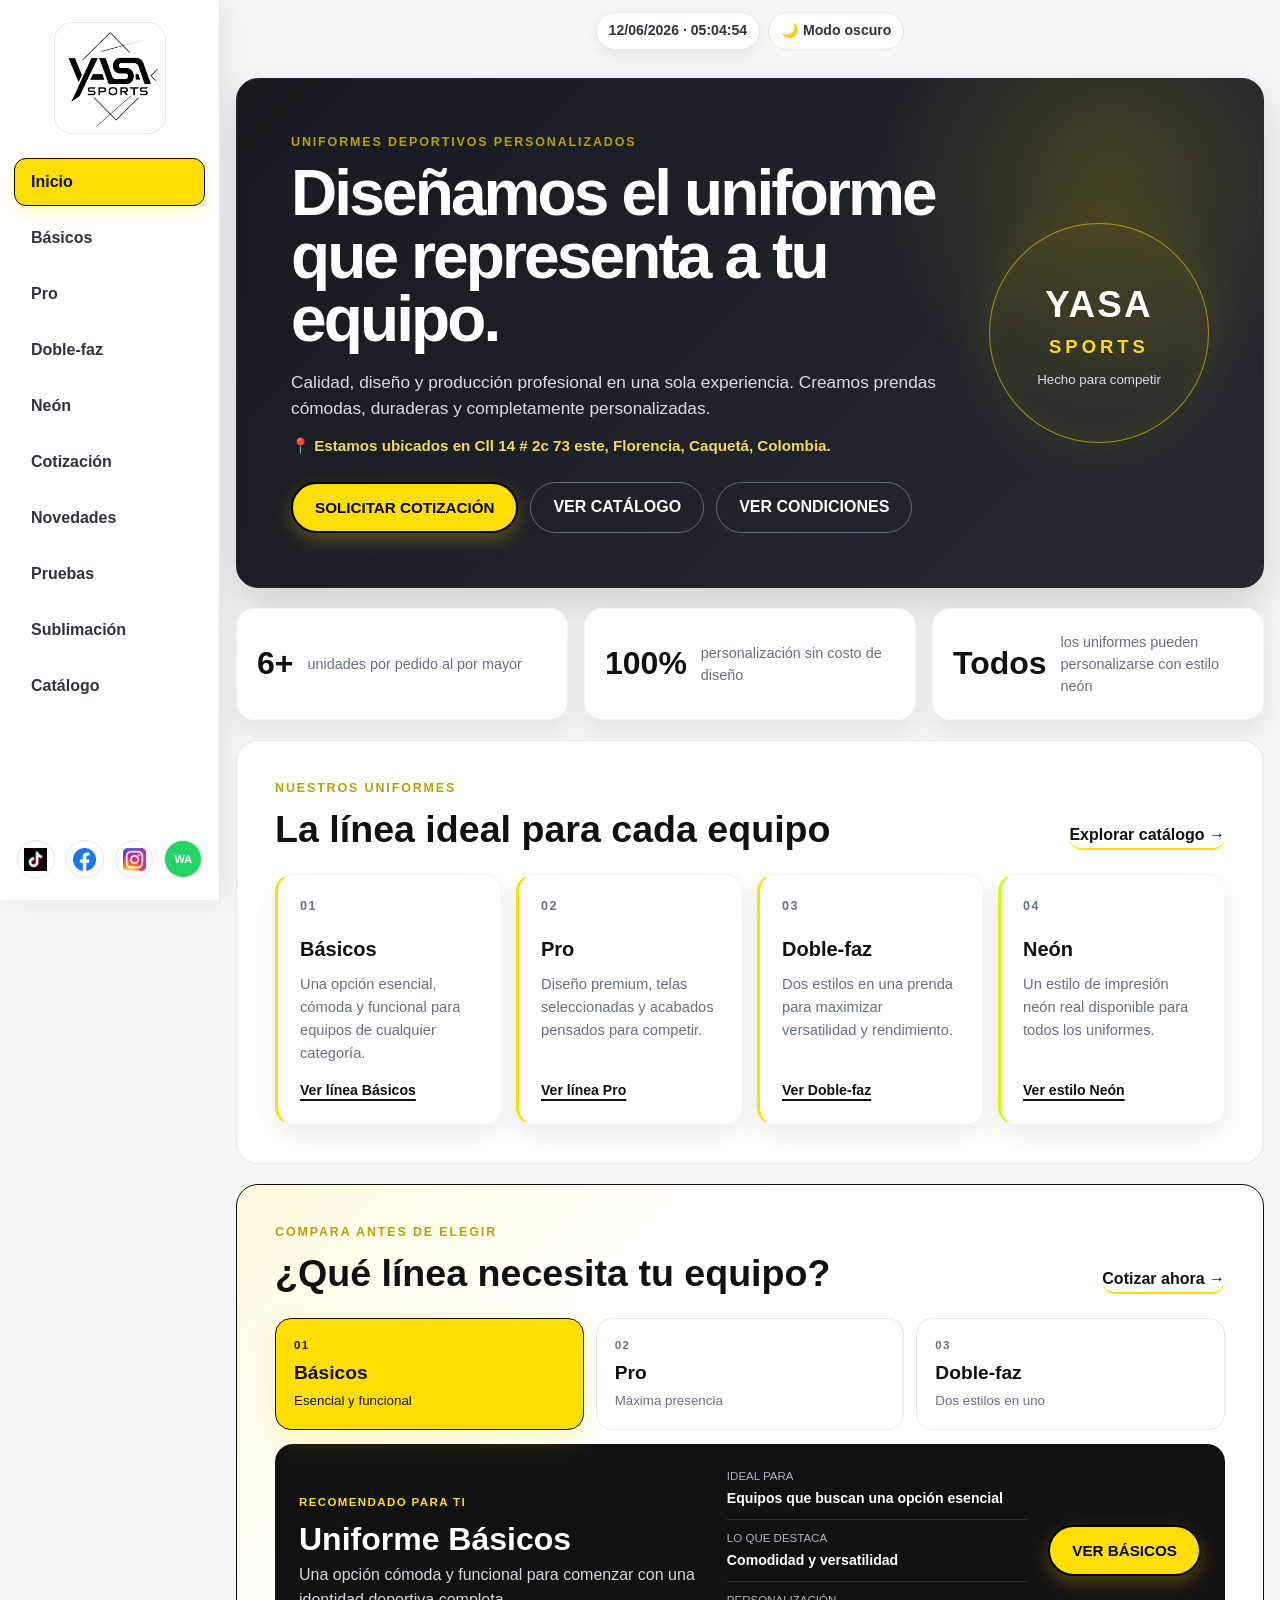
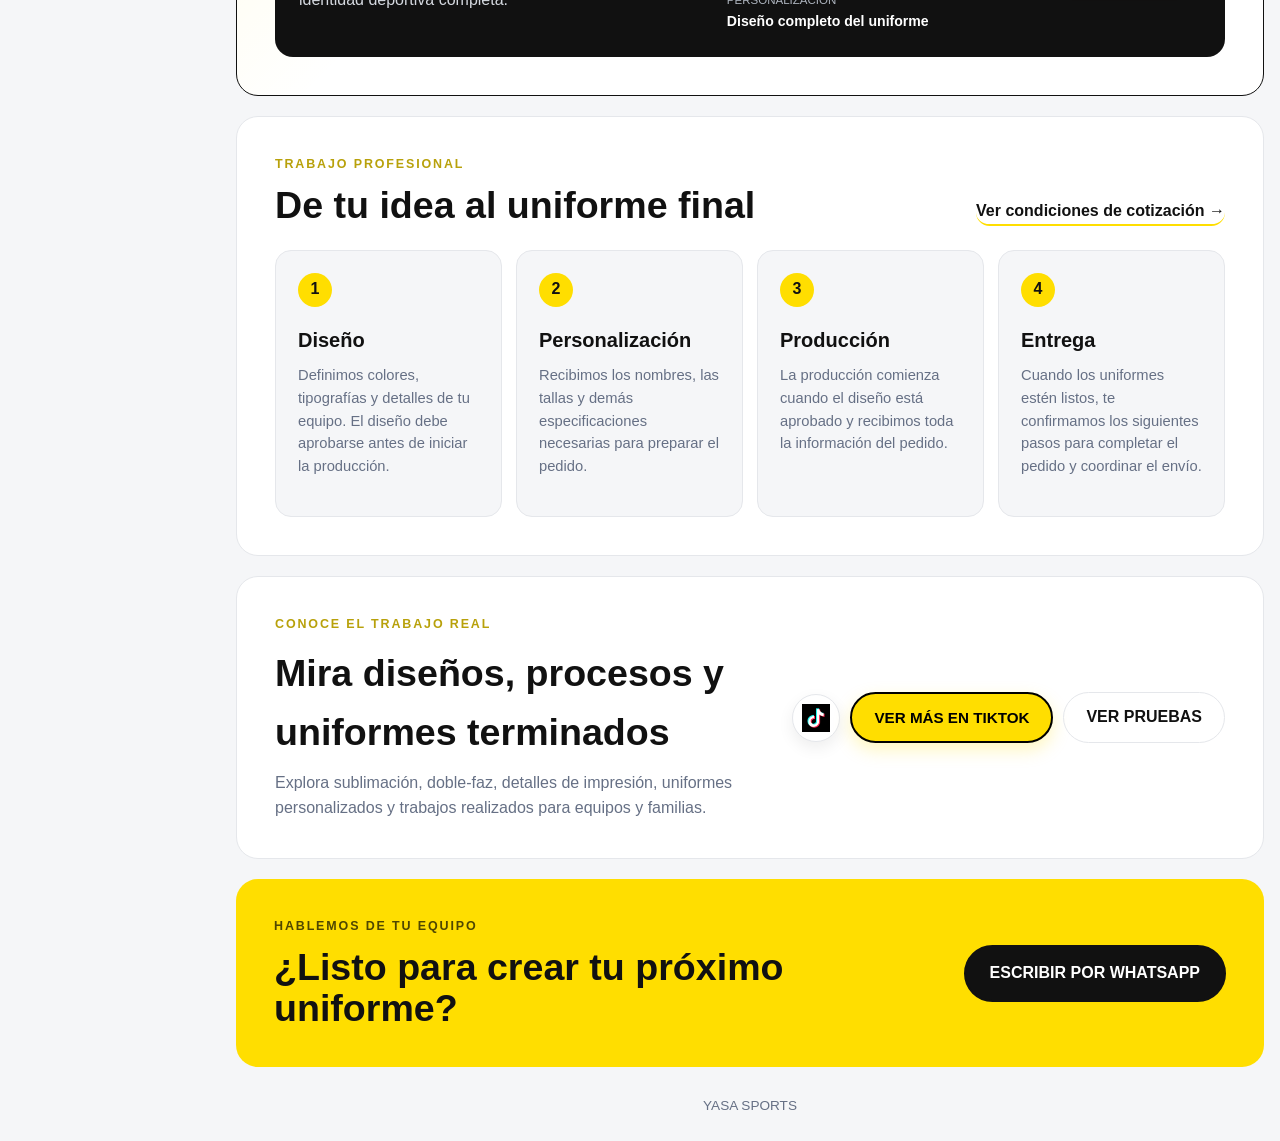
==== commit 23af409d: "Comparador" ====
--- a/index.html
+++ b/index.html
@@ -119,6 +119,57 @@
         </div>
     </section>
 
+    <section class="home-comparator" aria-labelledby="comparador-titulo">
+        <div class="home-section-heading">
+            <div>
+                <span class="home-eyebrow">COMPARA ANTES DE ELEGIR</span>
+                <h2 id="comparador-titulo">¿Qué línea necesita tu equipo?</h2>
+            </div>
+            <a href="cotizacion.html" class="text-link">Cotizar ahora →</a>
+        </div>
+
+        <div class="home-comparator-options" role="tablist" aria-label="Comparar líneas de uniformes">
+            <button class="comparator-option active" type="button" role="tab" aria-selected="true" data-line="basicos">
+                <span>01</span>
+                <strong>Básicos</strong>
+                <small>Esencial y funcional</small>
+            </button>
+            <button class="comparator-option" type="button" role="tab" aria-selected="false" data-line="pro">
+                <span>02</span>
+                <strong>Pro</strong>
+                <small>Máxima presencia</small>
+            </button>
+            <button class="comparator-option" type="button" role="tab" aria-selected="false" data-line="doble-faz">
+                <span>03</span>
+                <strong>Doble-faz</strong>
+                <small>Dos estilos en uno</small>
+            </button>
+        </div>
+
+        <div class="comparator-result" id="comparator-result" role="tabpanel" aria-live="polite">
+            <div class="comparator-result-main">
+                <span class="comparator-kicker">Recomendado para ti</span>
+                <h3 id="comparator-name">Uniforme Básicos</h3>
+                <p id="comparator-description">Una opción cómoda y funcional para comenzar con una identidad deportiva completa.</p>
+            </div>
+            <div class="comparator-details">
+                <div>
+                    <span>Ideal para</span>
+                    <strong id="comparator-ideal">Equipos que buscan una opción esencial</strong>
+                </div>
+                <div>
+                    <span>Lo que destaca</span>
+                    <strong id="comparator-highlight">Comodidad y versatilidad</strong>
+                </div>
+                <div>
+                    <span>Personalización</span>
+                    <strong id="comparator-custom">Diseño completo del uniforme</strong>
+                </div>
+            </div>
+            <a class="btn-yellow" id="comparator-link" href="basicos.html">VER BÁSICOS</a>
+        </div>
+    </section>
+
     <section class="home-process">
         <div class="home-section-heading">
             <div>
@@ -171,6 +222,59 @@
 
 
 <script>
+const comparador = {
+    basicos: {
+        name: "Uniforme Básicos",
+        description: "Una opción cómoda y funcional para comenzar con una identidad deportiva completa.",
+        ideal: "Equipos que buscan una opción esencial",
+        highlight: "Comodidad y versatilidad",
+        custom: "Diseño completo del uniforme",
+        link: "basicos.html",
+        label: "VER BÁSICOS"
+    },
+    pro: {
+        name: "Uniforme Pro",
+        description: "Una opción premium pensada para equipos que quieren una imagen más destacada y acabados profesionales.",
+        ideal: "Equipos que buscan presencia premium",
+        highlight: "Diseño y acabados de alto nivel",
+        custom: "Personalización con diseño seleccionado",
+        link: "pro.html",
+        label: "VER PRO"
+    },
+    "doble-faz": {
+        name: "Uniforme Doble-faz",
+        description: "Dos estilos en una misma prenda para ampliar las opciones de uso sin perder identidad.",
+        ideal: "Equipos que necesitan dos estilos",
+        highlight: "Versatilidad y doble presentación",
+        custom: "Dos diseños integrados en el uniforme",
+        link: "doble-faz.html",
+        label: "VER DOBLE-FAZ"
+    }
+};
+
+document.querySelectorAll(".comparator-option").forEach(function (option) {
+    option.addEventListener("click", function () {
+        document.querySelectorAll(".comparator-option").forEach(function (item) {
+            item.classList.remove("active");
+            item.setAttribute("aria-selected", "false");
+        });
+
+        option.classList.add("active");
+        option.setAttribute("aria-selected", "true");
+
+        const data = comparador[option.dataset.line];
+        document.getElementById("comparator-name").textContent = data.name;
+        document.getElementById("comparator-description").textContent = data.description;
+        document.getElementById("comparator-ideal").textContent = data.ideal;
+        document.getElementById("comparator-highlight").textContent = data.highlight;
+        document.getElementById("comparator-custom").textContent = data.custom;
+
+        const link = document.getElementById("comparator-link");
+        link.href = data.link;
+        link.textContent = data.label;
+    });
+});
+
 function actualizarHoraLocal() {
     const reloj = document.getElementById("hora-local");
     if (!reloj) return;
--- a/estilos.css
+++ b/estilos.css
@@ -1006,6 +1006,7 @@
     flex-direction:column;
     align-items:center;
     padding:22px 14px;
+    overflow-y:auto;
     background:var(--blanco);
     border-right:1px solid var(--borde);
     box-shadow:8px 0 24px rgba(17,17,17,.06);
@@ -1113,64 +1114,6 @@
 .site-content{
     min-height:100vh;
     margin-left:220px;
-}
-
-@media (max-width:980px){
-    .sidebar{
-        position:sticky;
-        top:0;
-        width:100%;
-        height:auto;
-        flex-direction:row;
-        align-items:center;
-        gap:12px;
-        padding:8px 12px;
-        border-right:0;
-        border-bottom:1px solid var(--borde);
-    }
-
-    .sidebar-brand{
-        width:58px;
-        height:58px;
-        flex:0 0 58px;
-        margin:0;
-        border-radius:12px;
-    }
-
-    .sidebar-brand img{
-        width:50px;
-        height:50px;
-    }
-
-    .sidebar-nav{
-        min-width:0;
-        flex:1;
-        flex-direction:row;
-        justify-content:flex-end;
-        gap:6px;
-        overflow-x:auto;
-        overscroll-behavior-inline:contain;
-        scrollbar-width:none;
-    }
-
-    .sidebar-nav::-webkit-scrollbar{display:none}
-
-    .sidebar-nav a{
-        min-height:42px;
-        flex:0 0 auto;
-        justify-content:center;
-        padding:8px 12px;
-        white-space:nowrap;
-    }
-
-    .sidebar-nav a:hover,
-    .sidebar-nav a:focus-visible{
-        transform:none;
-    }
-
-    .site-content{
-        margin-left:0;
-    }
 }
 
 @media (max-width:700px){
@@ -1419,6 +1362,144 @@
     background:var(--blanco);
 }
 
+.home-comparator{
+    margin-bottom:20px;
+    padding:38px;
+    border:1px solid #111;
+    border-radius:22px;
+    background:
+        linear-gradient(135deg,rgba(255,222,0,.12),transparent 38%),
+        var(--blanco);
+}
+
+.home-comparator-options{
+    display:grid;
+    grid-template-columns:repeat(3,minmax(0,1fr));
+    gap:12px;
+    margin-bottom:14px;
+}
+
+.comparator-option{
+    display:flex;
+    min-height:112px;
+    flex-direction:column;
+    align-items:flex-start;
+    justify-content:center;
+    gap:3px;
+    padding:18px;
+    border:1px solid var(--borde);
+    border-radius:16px;
+    background:var(--blanco);
+    color:var(--texto);
+    font:inherit;
+    text-align:left;
+    cursor:pointer;
+    transition:.2s ease;
+}
+
+.comparator-option span{
+    color:var(--suave);
+    font-size:.72rem;
+    font-weight:900;
+    letter-spacing:.12em;
+}
+
+.comparator-option strong{
+    color:var(--negro);
+    font-size:1.2rem;
+}
+
+.comparator-option small{
+    color:var(--suave);
+}
+
+.comparator-option:hover,
+.comparator-option:focus-visible{
+    border-color:var(--negro);
+    transform:translateY(-2px);
+}
+
+.comparator-option:focus-visible{
+    outline:3px solid var(--amarillo);
+    outline-offset:3px;
+}
+
+.comparator-option.active{
+    border-color:#111;
+    background:var(--amarillo);
+    box-shadow:0 10px 22px rgba(255,222,0,.22);
+}
+
+.comparator-option.active span,
+.comparator-option.active small,
+.comparator-option.active strong{
+    color:#111;
+}
+
+.comparator-result{
+    display:grid;
+    grid-template-columns:minmax(0,1.15fr) minmax(280px,.85fr) auto;
+    gap:20px;
+    align-items:center;
+    min-height:190px;
+    padding:24px;
+    border-radius:18px;
+    background:#111;
+    color:#fff;
+}
+
+.comparator-kicker{
+    color:var(--amarillo);
+    font-size:.72rem;
+    font-weight:900;
+    letter-spacing:.12em;
+    text-transform:uppercase;
+}
+
+.comparator-result-main h3{
+    margin:8px 0 6px;
+    font-size:clamp(1.35rem,3vw,2rem);
+    line-height:1.1;
+}
+
+.comparator-result-main p{
+    max-width:560px;
+    margin:0;
+    color:#d4d8df;
+}
+
+.comparator-details{
+    display:grid;
+    gap:10px;
+}
+
+.comparator-details div{
+    display:flex;
+    flex-direction:column;
+    padding-bottom:9px;
+    border-bottom:1px solid rgba(255,255,255,.12);
+}
+
+.comparator-details div:last-child{
+    padding-bottom:0;
+    border-bottom:0;
+}
+
+.comparator-details span{
+    color:#aeb5bf;
+    font-size:.72rem;
+    text-transform:uppercase;
+}
+
+.comparator-details strong{
+    margin-top:2px;
+    font-size:.88rem;
+}
+
+.comparator-result>.btn-yellow{
+    min-width:150px;
+}
+
 .news-section{
     margin-top:28px;
 }
@@ -1766,6 +1847,14 @@
     .news-grid{
         grid-template-columns:repeat(2,minmax(0,1fr));
     }
+
+    .comparator-result{
+        grid-template-columns:1fr 1fr;
+    }
+
+    .comparator-result>.btn-yellow{
+        grid-column:1/-1;
+    }
 }
 
 @media (max-width:700px){
@@ -1804,8 +1893,23 @@
 
     .home-services,
     .home-process,
+    .home-comparator,
     .home-contact{
         padding:24px 18px;
+    }
+
+    .home-comparator-options,
+    .comparator-result{
+        grid-template-columns:1fr;
+    }
+
+    .comparator-option{
+        min-height:88px;
+    }
+
+    .comparator-result>.btn-yellow{
+        grid-column:auto;
+        width:100%;
     }
 
     .home-service-card,
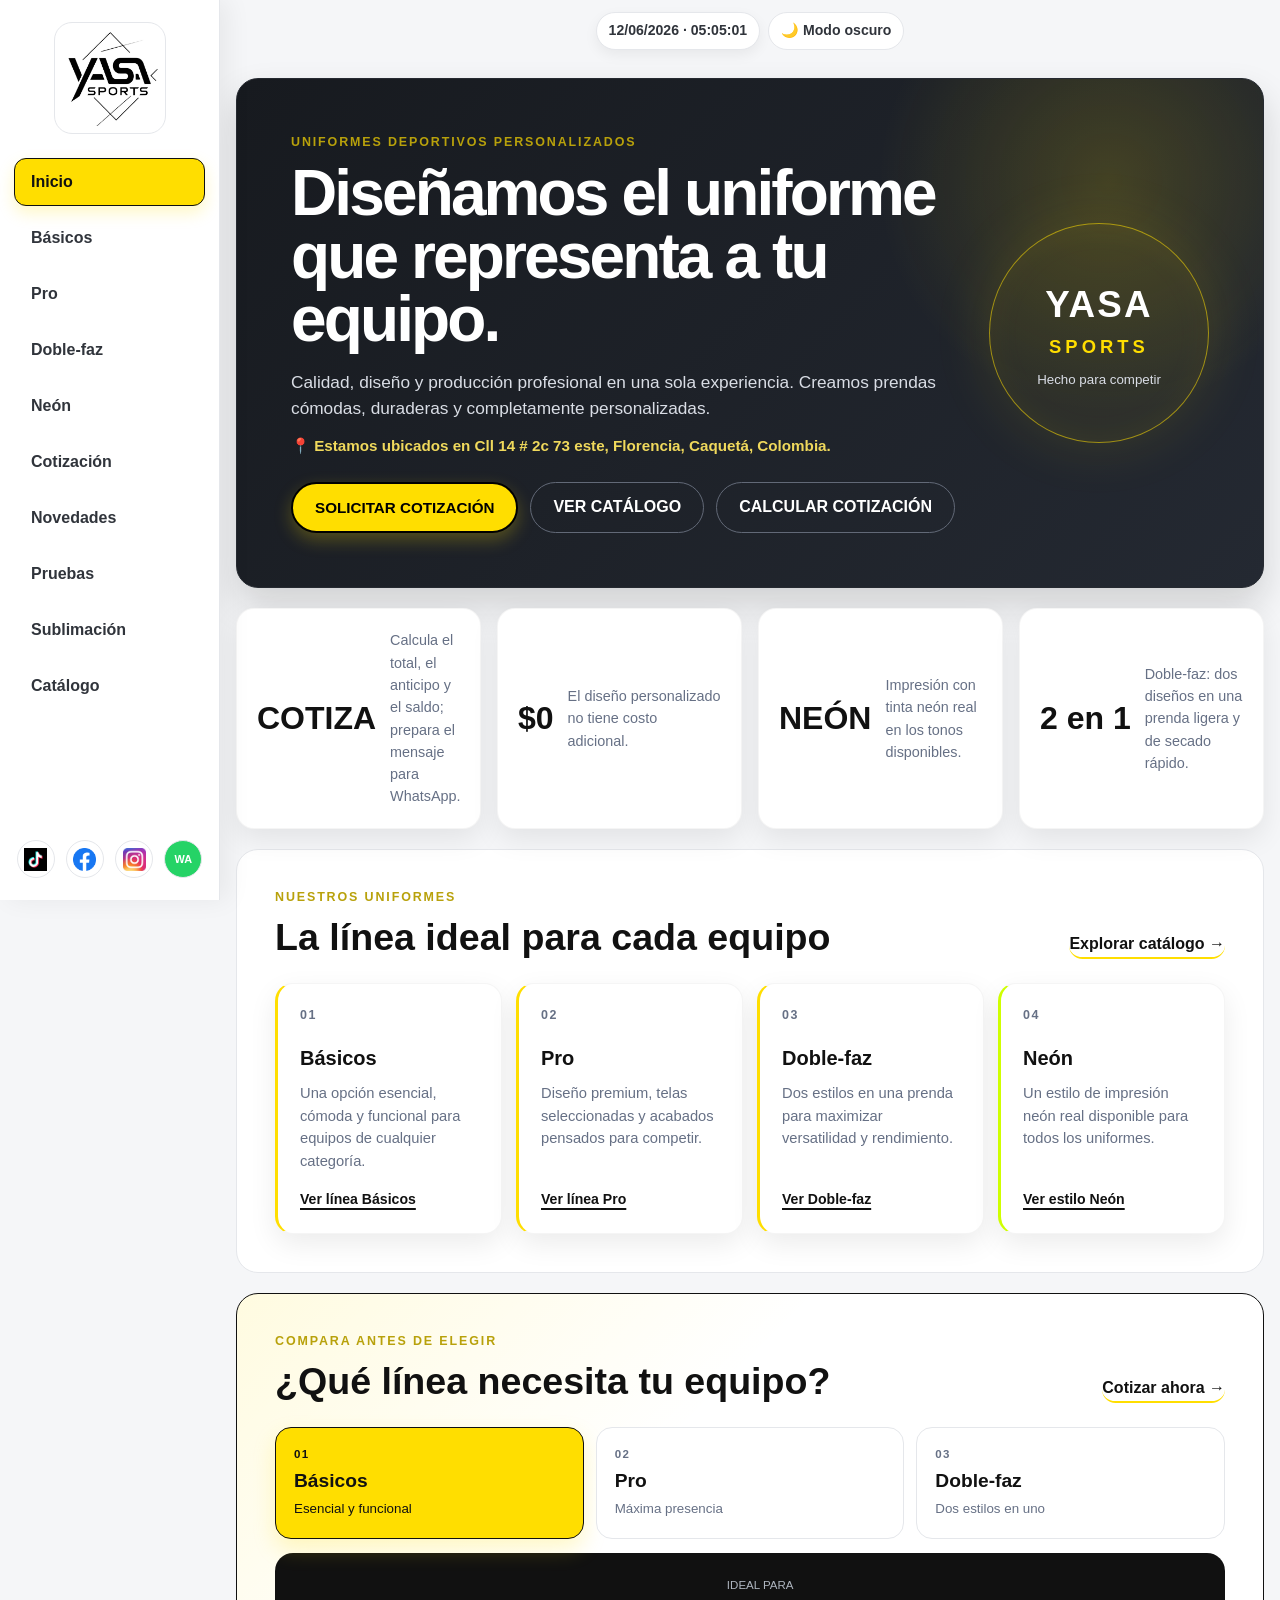
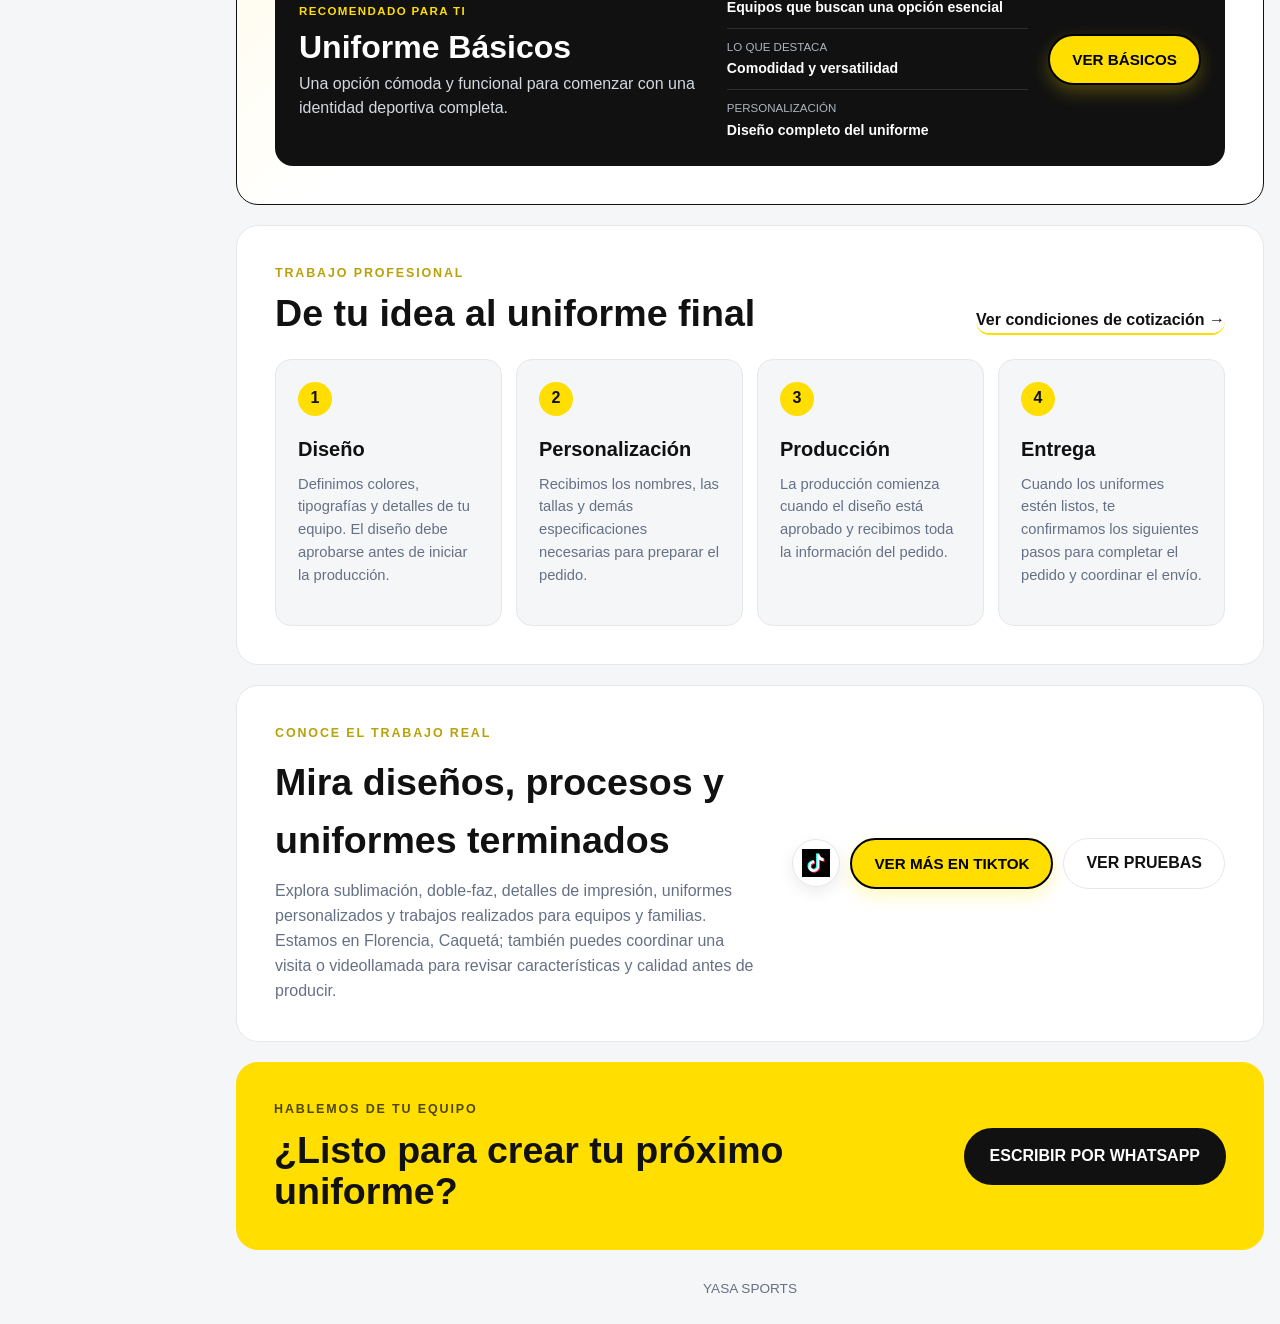
==== commit 30169cbf: "refuerzo." ====
--- a/index.html
+++ b/index.html
@@ -57,7 +57,7 @@
                     SOLICITAR COTIZACIÓN
                 </a>
                 <a class="btn-ghost" href="catalogo.html">VER CATÁLOGO</a>
-                <a class="btn-ghost" href="cotizacion.html">VER CONDICIONES</a>
+                <a class="btn-ghost" href="cotizacion.html">CALCULAR COTIZACIÓN</a>
             </div>
         </div>
         <div class="home-hero-badge" aria-label="YASA SPORTS">
@@ -67,19 +67,23 @@
         </div>
     </section>
 
-    <section class="home-stats" aria-label="Beneficios principales">
-        <article class="card home-stat">
-            <strong>6+</strong>
-            <span>unidades por pedido al por mayor</span>
-        </article>
-        <article class="card home-stat">
-            <strong>100%</strong>
-            <span>personalización sin costo de diseño</span>
-        </article>
-        <article class="card home-stat">
-            <strong>Todos</strong>
-            <span>los uniformes pueden personalizarse con estilo neón</span>
-        </article>
+    <section class="home-stats" aria-label="Puntos fuertes de YASA SPORTS">
+        <a class="card home-stat" href="cotizacion.html">
+            <strong>COTIZA</strong>
+            <span>Calcula el total, el anticipo y el saldo; prepara el mensaje para WhatsApp.</span>
+        </a>
+        <a class="card home-stat" href="cotizacion.html">
+            <strong>$0</strong>
+            <span>El diseño personalizado no tiene costo adicional.</span>
+        </a>
+        <a class="card home-stat" href="neon.html">
+            <strong>NEÓN</strong>
+            <span>Impresión con tinta neón real en los tonos disponibles.</span>
+        </a>
+        <a class="card home-stat" href="doble-faz.html">
+            <strong>2 en 1</strong>
+            <span>Doble-faz: dos diseños en una prenda ligera y de secado rápido.</span>
+        </a>
     </section>
 
     <section class="home-services" aria-labelledby="lineas-titulo">
@@ -193,6 +197,8 @@
             <p>
                 Explora sublimación, doble-faz, detalles de impresión,
                 uniformes personalizados y trabajos realizados para equipos y familias.
+                Estamos en Florencia, Caquetá; también puedes coordinar una visita o videollamada
+                para revisar características y calidad antes de producir.
             </p>
         </div>
         <div class="home-social-actions">
--- a/estilos.css
+++ b/estilos.css
@@ -1166,6 +1166,7 @@
 
     .site-content{
         min-height:100vh;
+        margin-left:0;
         padding-bottom:174px;
     }
 
@@ -1328,7 +1329,7 @@
 
 .home-stats{
     display:grid;
-    grid-template-columns:repeat(3,minmax(0,1fr));
+    grid-template-columns:repeat(4,minmax(0,1fr));
     gap:16px;
     margin-bottom:20px;
 }
@@ -1339,7 +1340,14 @@
     gap:14px;
     min-height:112px;
     padding:20px;
+    color:inherit;
+    text-decoration:none;
     transition:transform .2s ease,box-shadow .2s ease;
+}
+
+.home-stat:focus-visible{
+    outline:3px solid var(--negro);
+    outline-offset:3px;
 }
 
 .home-stat strong{
@@ -1349,6 +1357,7 @@
 }
 
 .home-stat span{
+    min-width:0;
     color:var(--suave);
     font-size:.9rem;
 }
@@ -1370,6 +1379,535 @@
     background:
         linear-gradient(135deg,rgba(255,222,0,.12),transparent 38%),
         var(--blanco);
+}
+
+.line-finder{
+    margin:28px 0 20px;
+    padding:32px;
+    border:1px solid var(--borde);
+    border-radius:22px;
+    background:
+        linear-gradient(135deg,rgba(255,222,0,.12),transparent 40%),
+        var(--blanco);
+}
+
+.line-finder .home-section-heading{
+    margin-bottom:18px;
+}
+
+.line-finder .home-section-heading h2{
+    margin:0;
+    color:var(--negro);
+    font-size:clamp(1.45rem,3vw,2rem);
+}
+
+.line-finder-intro{
+    margin:8px 0 0;
+    color:var(--suave);
+}
+
+.line-finder-form{
+    display:grid;
+    grid-template-columns:minmax(0,.9fr) minmax(0,1.45fr) minmax(0,.9fr);
+    gap:14px;
+    align-items:end;
+}
+
+.line-finder-form>label,
+.finder-quantity-field>label{
+    display:grid;
+    gap:7px;
+    color:var(--negro);
+    font-size:.82rem;
+    font-weight:900;
+}
+
+.line-finder-form select,
+.line-finder-form input[type="number"]{
+    width:100%;
+    min-height:52px;
+    padding:10px 12px;
+    border:1px solid var(--borde);
+    border-radius:12px;
+    background:var(--blanco);
+    color:var(--texto);
+    font:inherit;
+    font-size:.9rem;
+}
+
+.finder-budget-help{
+    color:var(--suave);
+    font-size:.74rem;
+    font-weight:400;
+}
+
+.finder-neon-field{
+    display:flex;
+    align-items:flex-end;
+}
+
+.finder-neon-field .quick-quote-neon{
+    width:100%;
+}
+
+.line-finder-form select:focus,
+.line-finder-form input:focus{
+    outline:3px solid rgba(255,222,0,.6);
+    outline-offset:2px;
+}
+
+.finder-quantity-field{
+    display:grid;
+    gap:7px;
+}
+
+.line-finder-submit,
+.line-finder-apply{
+    min-height:48px;
+    padding:10px 18px;
+    border:1px solid #111;
+    border-radius:999px;
+    background:var(--amarillo);
+    color:#111;
+    font:inherit;
+    font-size:.82rem;
+    font-weight:900;
+    cursor:pointer;
+    touch-action:manipulation;
+}
+
+.line-finder-submit{
+    grid-column:1/-1;
+}
+
+.line-finder-submit:hover,
+.line-finder-apply:hover{
+    background:#f2d200;
+}
+
+.line-finder-submit:focus-visible,
+.line-finder-apply:focus-visible{
+    outline:3px solid var(--negro);
+    outline-offset:3px;
+}
+
+.line-finder-result{
+    display:flex;
+    align-items:center;
+    justify-content:space-between;
+    gap:18px;
+    margin-top:18px;
+    padding:18px;
+    border-radius:16px;
+    background:#111;
+    color:#fff;
+}
+
+.line-finder-result[hidden]{
+    display:none;
+}
+
+.line-finder-result-label{
+    color:var(--amarillo);
+    font-size:.7rem;
+    font-weight:900;
+    letter-spacing:.12em;
+}
+
+.line-finder-result h3{
+    margin:5px 0;
+    color:#fff;
+    font-size:1.25rem;
+}
+
+.line-finder-result p{
+    margin:0;
+    color:#d4d8df;
+    font-size:.88rem;
+}
+
+.line-finder-apply{
+    flex:0 0 auto;
+}
+
+.quick-quote{
+    margin:28px 0 20px;
+    padding:38px;
+    border:1px solid #111;
+    border-radius:22px;
+    background:
+        radial-gradient(circle at 100% 0,rgba(255,222,0,.22),transparent 28%),
+        var(--blanco);
+}
+
+.quick-quote-grid{
+    display:grid;
+    grid-template-columns:minmax(280px,.75fr) minmax(320px,1.25fr);
+    gap:18px;
+    align-items:stretch;
+}
+
+.quick-quote-controls{
+    display:grid;
+    gap:14px;
+}
+
+.quick-quote-controls>label:not(.quick-quote-neon),
+.quote-quantity-field>label{
+    display:grid;
+    gap:7px;
+    color:var(--negro);
+    font-size:.82rem;
+    font-weight:900;
+}
+
+.quick-quote-controls select,
+.quick-quote-controls input[type="number"],
+.quick-quote-controls input[type="text"]{
+    width:100%;
+    min-height:48px;
+    padding:10px 12px;
+    border:1px solid var(--borde);
+    border-radius:12px;
+    background:var(--blanco);
+    color:var(--texto);
+    font:inherit;
+    font-size:.92rem;
+}
+
+.quote-quantity-field{
+    display:grid;
+    gap:7px;
+}
+
+.quote-quantity-stepper{
+    display:grid;
+    grid-template-columns:52px minmax(0,1fr) 52px;
+    gap:8px;
+}
+
+.quick-quote-controls .quote-quantity-stepper input[type="number"]{
+    min-width:0;
+    text-align:center;
+    font-size:1.15rem;
+    font-weight:800;
+}
+
+.quote-quantity-button{
+    display:flex;
+    min-width:52px;
+    min-height:52px;
+    align-items:center;
+    justify-content:center;
+    border:1px solid #111;
+    border-radius:12px;
+    background:var(--amarillo);
+    color:#111;
+    font:inherit;
+    font-size:1.5rem;
+    font-weight:900;
+    cursor:pointer;
+    touch-action:manipulation;
+}
+
+.quote-quantity-button:hover:not(:disabled){
+    background:#f2d200;
+}
+
+.quote-quantity-button:focus-visible{
+    outline:3px solid var(--negro);
+    outline-offset:2px;
+}
+
+.quote-quantity-button:disabled{
+    opacity:.45;
+    cursor:not-allowed;
+}
+
+.quick-quote-controls select:focus,
+.quick-quote-controls input:focus{
+    border-color:var(--negro);
+    outline:3px solid rgba(255,222,0,.55);
+    outline-offset:2px;
+}
+
+.quick-quote-neon{
+    display:flex;
+    min-height:68px;
+    align-items:center;
+    gap:12px;
+    padding:12px 14px;
+    border:1px solid var(--borde);
+    border-radius:12px;
+    cursor:pointer;
+}
+
+.quick-quote-neon input{
+    width:20px;
+    height:20px;
+    accent-color:#111;
+}
+
+.quick-quote-neon span{
+    display:flex;
+    flex-direction:column;
+}
+
+.quick-quote-neon strong{
+    color:var(--negro);
+}
+
+.quick-quote-neon small{
+    color:var(--suave);
+}
+
+.quick-quote-result{
+    display:flex;
+    flex-direction:column;
+    min-height:280px;
+    justify-content:center;
+    padding:26px;
+    border-radius:18px;
+    background:#111;
+    color:#fff;
+}
+
+.quick-quote-label{
+    color:var(--amarillo);
+    font-size:.72rem;
+    font-weight:900;
+    letter-spacing:.12em;
+    text-transform:uppercase;
+}
+
+.quick-quote-result>strong{
+    margin:4px 0;
+    color:#fff;
+    font-size:clamp(2.1rem,5vw,3.5rem);
+    line-height:1;
+}
+
+.quick-quote-result>p{
+    margin:8px 0 16px;
+    color:#d4d8df;
+}
+
+.quick-quote-payment{
+    display:grid;
+    grid-template-columns:repeat(2,minmax(0,1fr));
+    gap:12px;
+    margin-bottom:16px;
+}
+
+.quick-quote-payment div{
+    display:flex;
+    flex-direction:column;
+    padding:10px 12px;
+    border:1px solid rgba(255,255,255,.12);
+    border-radius:10px;
+}
+
+.quick-quote-payment span{
+    color:#aeb5bf;
+    font-size:.72rem;
+}
+
+.quick-quote-payment strong{
+    margin-top:2px;
+}
+
+.quick-quote-result .btn-whatsapp{
+    width:100%;
+}
+
+.quick-quote-disclaimer{
+    margin:14px 0 0;
+    color:var(--suave);
+    font-size:.82rem;
+}
+
+.quote-summary,
+.quote-comparison{
+    margin-top:22px;
+    padding:24px;
+    border:1px solid var(--borde);
+    border-radius:18px;
+    background:var(--blanco);
+}
+
+.quote-summary h2,
+.quote-comparison h2{
+    margin:3px 0 0;
+    color:var(--negro);
+    font-size:clamp(1.25rem,2.5vw,1.8rem);
+}
+
+.quote-summary-details{
+    display:grid;
+    grid-template-columns:repeat(3,minmax(0,1fr));
+    gap:10px;
+    margin:18px 0 12px;
+}
+
+.quote-summary-details div{
+    min-width:0;
+    padding:12px;
+    border-radius:11px;
+    background:var(--fondo);
+}
+
+.quote-summary-details dt{
+    color:var(--suave);
+    font-size:.72rem;
+}
+
+.quote-summary-details dd{
+    margin:4px 0 0;
+    color:var(--negro);
+    font-size:.9rem;
+    font-weight:900;
+    overflow-wrap:anywhere;
+}
+
+.quote-summary-shipping,
+.quote-comparison-note{
+    margin:12px 0;
+    color:var(--suave);
+    font-size:.8rem;
+}
+
+.quote-summary-actions{
+    display:flex;
+    flex-wrap:wrap;
+    gap:10px;
+}
+
+.quote-download-button,
+.quote-clear-button{
+    min-height:46px;
+    padding:10px 18px;
+    border-radius:999px;
+    font:inherit;
+    font-size:.82rem;
+    font-weight:900;
+    cursor:pointer;
+}
+
+.quote-download-button{
+    border:1px solid var(--negro);
+    background:var(--negro);
+    color:var(--blanco);
+}
+
+.quote-clear-button{
+    border:1px solid var(--borde);
+    background:var(--fondo);
+    color:var(--negro);
+}
+
+.quote-download-button:hover,
+.quote-clear-button:hover{
+    opacity:.86;
+}
+
+.quote-download-button:focus-visible,
+.quote-clear-button:focus-visible{
+    outline:3px solid var(--amarillo);
+    outline-offset:3px;
+}
+
+.quote-share-status,
+.quote-save-status{
+    min-height:1.3em;
+    margin:8px 0 0;
+    color:var(--suave);
+    font-size:.8rem;
+}
+
+.quote-comparison-heading{
+    display:flex;
+    align-items:flex-end;
+    justify-content:space-between;
+    gap:16px;
+    margin-bottom:16px;
+}
+
+.quote-comparison-heading>p{
+    margin:0;
+    color:var(--suave);
+    font-size:.82rem;
+}
+
+.quote-comparison-heading>p strong{
+    color:var(--negro);
+}
+
+.quote-comparison-grid{
+    display:grid;
+    grid-template-columns:repeat(3,minmax(0,1fr));
+    gap:12px;
+}
+
+.quote-comparison-card{
+    display:flex;
+    min-width:0;
+    flex-direction:column;
+    align-items:flex-start;
+    padding:18px;
+    border:1px solid var(--borde);
+    border-radius:14px;
+    background:var(--fondo);
+}
+
+.quote-comparison-card:first-child{
+    border-top:3px solid var(--amarillo);
+}
+
+.quote-comparison-card:nth-child(2){
+    border-top:3px solid #c8a951;
+}
+
+.quote-comparison-card:nth-child(3){
+    border-top:3px solid #8e9bb8;
+}
+
+.quote-comparison-tag{
+    color:var(--suave);
+    font-size:.68rem;
+    font-weight:900;
+    letter-spacing:.08em;
+    text-transform:uppercase;
+}
+
+.quote-comparison-card h3{
+    margin:8px 0 4px;
+    color:var(--negro);
+    font-size:1.2rem;
+}
+
+.quote-comparison-card p{
+    min-height:42px;
+    margin:0 0 14px;
+    color:var(--suave);
+    font-size:.8rem;
+}
+
+.quote-comparison-price{
+    color:var(--negro);
+    font-size:1.5rem;
+}
+
+.quote-comparison-card>small{
+    color:var(--suave);
+    font-size:.72rem;
+}
+
+.quote-comparison-card>a{
+    margin-top:14px;
+    color:var(--negro);
+    font-size:.82rem;
+    font-weight:900;
+    text-underline-offset:3px;
 }
 
 .home-comparator-options{
@@ -1848,12 +2386,28 @@
         grid-template-columns:repeat(2,minmax(0,1fr));
     }
 
+    .home-stats{
+        grid-template-columns:repeat(2,minmax(0,1fr));
+    }
+
     .comparator-result{
         grid-template-columns:1fr 1fr;
     }
 
     .comparator-result>.btn-yellow{
         grid-column:1/-1;
+    }
+
+    .quick-quote-grid{
+        grid-template-columns:1fr;
+    }
+
+    .line-finder-form{
+        grid-template-columns:repeat(2,minmax(0,1fr));
+    }
+
+    .quote-comparison-grid{
+        grid-template-columns:repeat(2,minmax(0,1fr));
     }
 }
 
@@ -1901,6 +2455,50 @@
     .home-comparator-options,
     .comparator-result{
         grid-template-columns:1fr;
+    }
+
+    .line-finder,
+    .quick-quote,
+    .home-comparator,
+    .home-services,
+    .home-process,
+    .home-contact{
+        padding:24px 18px;
+    }
+
+    .line-finder-form{
+        grid-template-columns:1fr;
+    }
+
+    .line-finder-submit{
+        width:100%;
+    }
+
+    .line-finder-result{
+        align-items:stretch;
+        flex-direction:column;
+    }
+
+    .line-finder-apply{
+        width:100%;
+    }
+
+    .quick-quote-payment{
+        grid-template-columns:1fr;
+    }
+
+    .quote-summary-details,
+    .quote-comparison-grid{
+        grid-template-columns:1fr;
+    }
+
+    .quote-comparison-heading{
+        align-items:flex-start;
+        flex-direction:column;
+    }
+
+    .quote-comparison-card p{
+        min-height:0;
     }
 
     .comparator-option{
@@ -1950,3 +2548,30 @@
         transition-duration:.01ms!important;
     }
 }
+
+.product-whatsapp-fixed{
+    display:none;
+}
+
+@media (max-width:700px){
+    .site-content.product-page{
+        padding-bottom:244px;
+    }
+
+    .product-whatsapp-fixed{
+        position:fixed;
+        z-index:999;
+        right:12px;
+        bottom:calc(174px + env(safe-area-inset-bottom) + 10px);
+        left:12px;
+        display:flex;
+        width:auto;
+        min-height:48px;
+        align-items:center;
+        justify-content:center;
+        padding:12px 18px;
+        border-radius:999px;
+        box-shadow:0 6px 20px rgba(17,17,17,.22);
+        text-align:center;
+    }
+}
